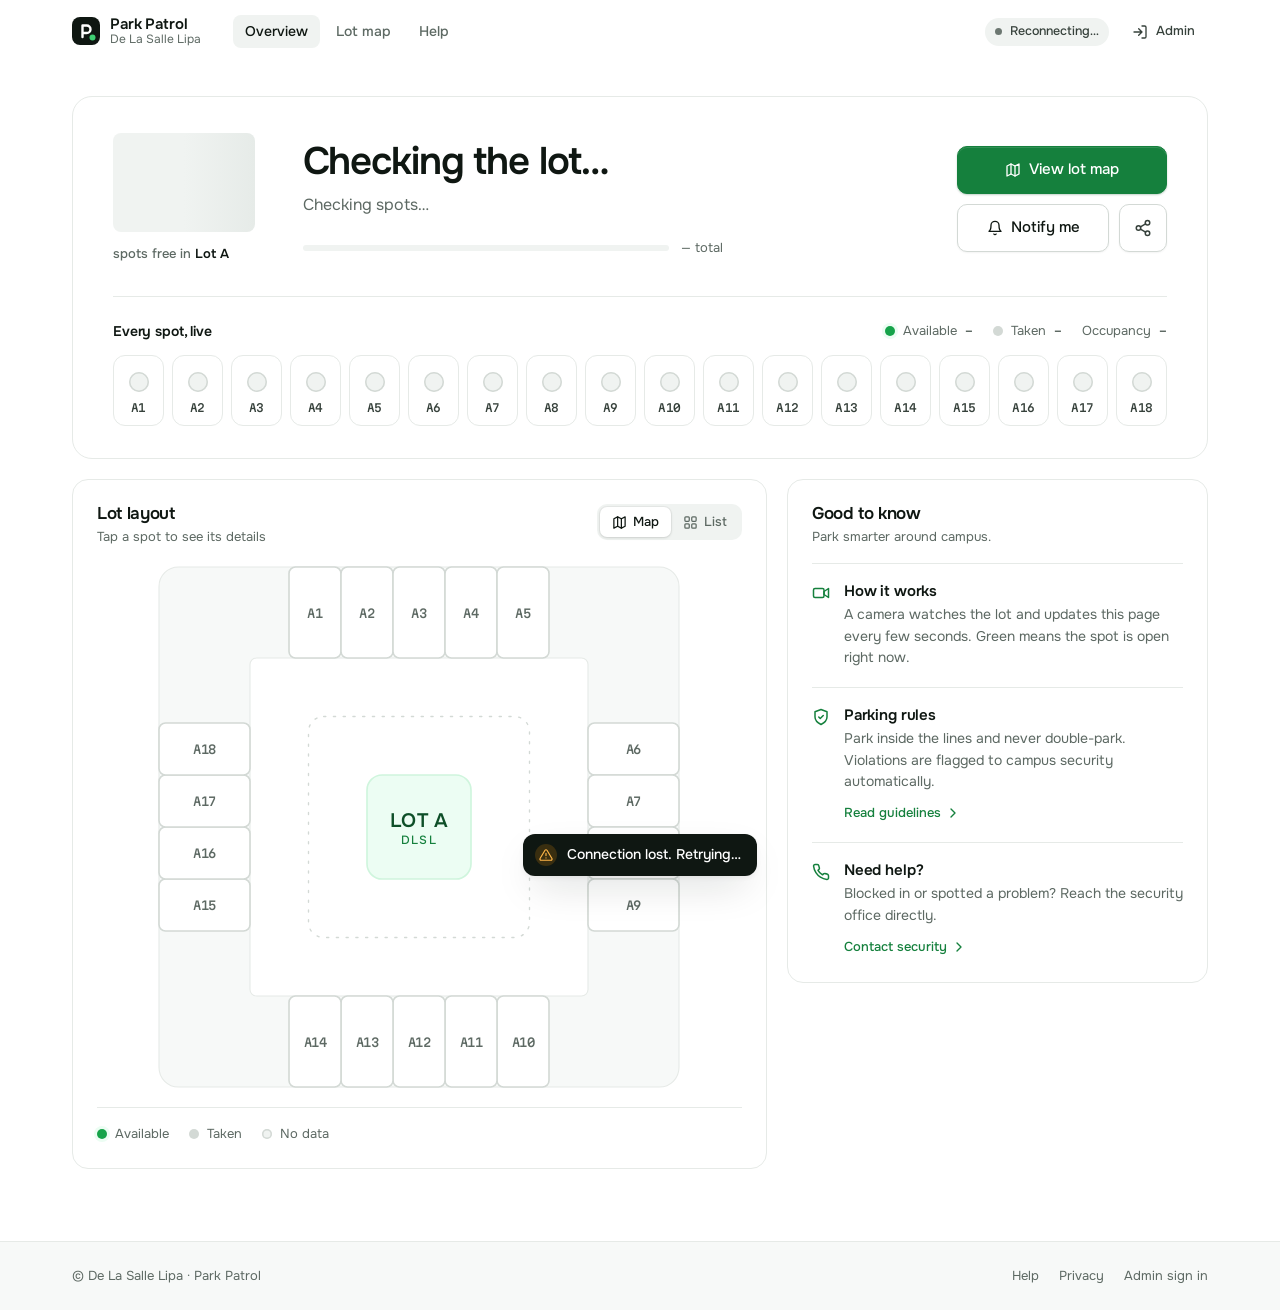
==== static/index.html @ 0980a1e4 "Initial commit: Park Patrol parking monitor Live parking availability for DLSL Lot A with a guest pa" ====
<!doctype html>
<html lang="en">
<head>
  <meta charset="utf-8">
  <meta name="viewport" content="width=device-width, initial-scale=1, viewport-fit=cover">
  <meta name="theme-color" content="#ffffff">
  <meta name="description" content="Live parking availability at De La Salle Lipa.">
  <title>Park Patrol · DLSL Parking</title>
  <link rel="preconnect" href="https://fonts.googleapis.com">
  <link rel="preconnect" href="https://fonts.gstatic.com" crossorigin>
  <link rel="stylesheet" href="https://fonts.googleapis.com/css2?family=Onest:wght@400;500;600;700&family=Martian+Mono:wght@400;500;600&display=swap">
  <link rel="stylesheet" href="/static/ui.css?v=7">
</head>
<body class="guest has-tabbar">
  <a class="skip-link" href="#main">Skip to content</a>

  <!-- App bar -->
  <header class="appbar js-elevate">
    <div class="container appbar__inner">
      <a class="brand" href="/" aria-label="Park Patrol home">
        <svg class="brand__mark" viewBox="0 0 28 28" aria-hidden="true"><rect width="28" height="28" rx="8" fill="#0f1712"/><path d="M10.5 20V8.5h4.25a3.75 3.75 0 0 1 0 7.5H10.5" fill="none" stroke="#fff" stroke-width="2.4" stroke-linecap="round" stroke-linejoin="round"/><circle cx="20.5" cy="20.5" r="3" fill="#3fcf73"/></svg>
        <span class="brand__text"><b>Park Patrol</b><small>De La Salle Lipa</small></span>
      </a>

      <nav class="topnav js-spy" aria-label="Sections">
        <a href="#overview">Overview</a>
        <a href="#map">Lot map</a>
        <a href="#help">Help</a>
      </nav>

      <div class="appbar__actions">
        <span class="live" id="live" title="Live connection">
          <span class="live__dot" aria-hidden="true"></span>
          <span id="note">Connecting…</span>
        </span>
        <a class="btn btn--ghost btn--sm hide-sm" href="/login">
          <svg class="icon" aria-hidden="true"><use href="/static/icons.svg#login"></use></svg>
          Admin
        </a>
      </div>
    </div>
  </header>

  <main id="main" class="container page">

    <!-- Entrance sign -->
    <section id="overview" class="sign" aria-labelledby="hero-title">
      <div class="sign__top">
        <div class="sign__count">
          <span class="sign__num skeleton" id="free" aria-describedby="free-unit">00</span>
          <span class="sign__unit" id="free-unit">spots free in <b>Lot A</b></span>
        </div>

        <div class="sign__body">
          <h1 id="hero-title"><span id="status-word">Checking the lot…</span></h1>
          <p id="count">Checking spots…</p>
          <div class="sign__meter">
            <div class="meter" role="meter" aria-label="Spots available" aria-valuemin="0" aria-valuemax="100" id="meter">
              <span class="meter__fill" id="meter-fill"></span>
            </div>
            <span class="tnum" id="capacity">— total</span>
          </div>
        </div>

        <div class="sign__actions">
          <a class="btn btn--primary btn--lg" href="#map">
            <svg class="icon" aria-hidden="true"><use href="/static/icons.svg#map"></use></svg>
            View lot map
          </a>
          <div class="row">
            <button class="btn btn--lg" type="button" data-notify>
              <svg class="icon" aria-hidden="true"><use href="/static/icons.svg#bell"></use></svg>
              Notify me
            </button>
            <button class="icon-btn icon-btn--bordered icon-btn--lg" type="button" id="share" aria-label="Share this page">
              <svg class="icon" aria-hidden="true"><use href="/static/icons.svg#share"></use></svg>
            </button>
          </div>
        </div>
      </div>

      <div class="sign__lamps">
        <div class="sign__lamps-head">
          <h2>Every spot, live</h2>
          <div class="legend">
            <span><span class="dot dot--ok"></span>Available <b class="tnum" id="s-free">–</b></span>
            <span><span class="dot dot--taken"></span>Taken <b class="tnum" id="s-taken">–</b></span>
            <span class="hide-sm">Occupancy <b class="tnum" id="s-occ">–</b></span>
          </div>
        </div>
        <div class="lamps" id="lamps" role="group" aria-label="Spots A1 to A18"></div>
      </div>
    </section>

    <div class="guest-grid">
      <!-- Lot map -->
      <section id="map" class="panel map-panel" aria-labelledby="map-title">
        <div class="panel__head">
          <div class="panel__title">
            <h2 id="map-title">Lot layout</h2>
            <p>Tap a spot to see its details</p>
          </div>
          <div class="panel__tools">
            <div class="segmented" id="view-toggle" role="group" aria-label="View">
              <span class="segmented__thumb" aria-hidden="true"></span>
              <button type="button" aria-pressed="true" data-value="map">
                <svg class="icon" aria-hidden="true"><use href="/static/icons.svg#map"></use></svg>Map
              </button>
              <button type="button" aria-pressed="false" data-value="list">
                <svg class="icon" aria-hidden="true"><use href="/static/icons.svg#grid"></use></svg>List
              </button>
            </div>
          </div>
        </div>

        <div id="lot" class="lot is-loading"></div>
        <div id="spot-list" class="spot-grid" hidden></div>

        <div class="panel__foot">
          <div class="legend">
            <span><span class="dot dot--ok"></span>Available</span>
            <span><span class="dot dot--taken"></span>Taken</span>
            <span><span class="dot dot--unknown"></span>No data</span>
          </div>
        </div>
      </section>

      <!-- Help -->
      <section id="help" class="panel help" aria-labelledby="help-title">
        <h2 id="help-title">Good to know</h2>
        <p>Park smarter around campus.</p>
        <ul class="help-list">
          <li class="help-item">
            <svg class="icon" aria-hidden="true"><use href="/static/icons.svg#video"></use></svg>
            <div>
              <h3>How it works</h3>
              <p>A camera watches the lot and updates this page every few seconds. Green means the spot is open right now.</p>
            </div>
          </li>
          <li class="help-item">
            <svg class="icon" aria-hidden="true"><use href="/static/icons.svg#shield"></use></svg>
            <div>
              <h3>Parking rules</h3>
              <p>Park inside the lines and never double-park. Violations are flagged to campus security automatically.</p>
              <button class="link-btn" type="button" data-soon="Full parking guidelines">
                Read guidelines
                <svg class="icon icon--sm" aria-hidden="true"><use href="/static/icons.svg#chevron-right"></use></svg>
              </button>
            </div>
          </li>
          <li class="help-item">
            <svg class="icon" aria-hidden="true"><use href="/static/icons.svg#phone"></use></svg>
            <div>
              <h3>Need help?</h3>
              <p>Blocked in or spotted a problem? Reach the security office directly.</p>
              <button class="link-btn" type="button" data-soon="Contact security">
                Contact security
                <svg class="icon icon--sm" aria-hidden="true"><use href="/static/icons.svg#chevron-right"></use></svg>
              </button>
            </div>
          </li>
        </ul>
      </section>
    </div>
  </main>

  <footer class="footer">
    <div class="container footer__inner">
      <span>© De La Salle Lipa · Park Patrol</span>
      <nav aria-label="Footer">
        <a href="#help">Help</a>
        <a href="#" data-soon="Privacy notice">Privacy</a>
        <a href="/login">Admin sign in</a>
      </nav>
    </div>
  </footer>

  <!-- Tab bar -->
  <nav class="tabbar js-spy" aria-label="Sections">
    <a href="#overview"><svg class="icon" aria-hidden="true"><use href="/static/icons.svg#home"></use></svg>Overview</a>
    <a href="#map"><svg class="icon" aria-hidden="true"><use href="/static/icons.svg#map"></use></svg>Map</a>
    <a href="#help"><svg class="icon" aria-hidden="true"><use href="/static/icons.svg#info"></use></svg>Help</a>
    <a href="/login"><svg class="icon" aria-hidden="true"><use href="/static/icons.svg#user"></use></svg>Admin</a>
  </nav>

  <!-- Spot sheet -->
  <div class="sheet" id="spot-sheet" role="dialog" aria-modal="true" aria-labelledby="sheet-title">
    <div class="sheet__scrim" data-sheet-close></div>
    <div class="sheet__panel">
      <div class="sheet__grip" aria-hidden="true"></div>
      <button class="icon-btn icon-btn--sm sheet__close" type="button" data-sheet-close aria-label="Close">
        <svg class="icon" aria-hidden="true"><use href="/static/icons.svg#x"></use></svg>
      </button>
      <div class="spot-detail">
        <div class="spot-detail__head">
          <span class="spot-detail__id" id="sheet-id">A1</span>
          <div>
            <h3 id="sheet-title">Spot A1</h3>
            <span class="pill" id="sheet-status">—</span>
          </div>
        </div>
        <p class="muted" id="sheet-text"></p>
        <div class="spot-detail__actions">
          <button class="btn btn--primary" type="button" data-soon="Directions to this spot">
            <svg class="icon" aria-hidden="true"><use href="/static/icons.svg#navigation"></use></svg>
            Directions
          </button>
          <button class="btn" type="button" data-notify>
            <svg class="icon" aria-hidden="true"><use href="/static/icons.svg#bell"></use></svg>
            Alert me
          </button>
        </div>
      </div>
    </div>
  </div>

  <!-- Notify sheet -->
  <div class="sheet" id="notify-sheet" role="dialog" aria-modal="true" aria-labelledby="notify-title">
    <div class="sheet__scrim" data-sheet-close></div>
    <div class="sheet__panel">
      <div class="sheet__grip" aria-hidden="true"></div>
      <button class="icon-btn icon-btn--sm sheet__close" type="button" data-sheet-close aria-label="Close">
        <svg class="icon" aria-hidden="true"><use href="/static/icons.svg#x"></use></svg>
      </button>
      <div class="notify">
        <span class="notify__mark"><svg class="icon" aria-hidden="true"><use href="/static/icons.svg#bell"></use></svg></span>
        <h3 id="notify-title">Get notified when a spot opens</h3>
        <p class="muted">When Lot A is full, we'll message you on Telegram the moment a spot frees up. Free, no sign-up. Send <b>/stop</b> anytime to unsubscribe.</p>
        <div class="qr hide-sm" id="notify-qr" aria-label="QR code to subscribe on Telegram"></div>
        <p class="muted notify__hint hide-sm">Scan with your phone camera</p>
        <a class="btn btn--primary btn--block btn--lg" id="notify-link" href="#" target="_blank" rel="noopener">
          <svg class="icon" aria-hidden="true"><use href="/static/icons.svg#navigation"></use></svg>
          Open Telegram
        </a>
        <p class="notify__fine">We only receive your Telegram chat ID: no name, email or phone number.</p>
      </div>
    </div>
  </div>

  <script src="/static/ui.js?v=7"></script>
  <script src="/static/lot.js?v=7"></script>
  <script>
    const lotEl = document.getElementById("lot");
    const lot = LOT.render(lotEl);
    const lamps = UI.lamps(document.getElementById("lamps"), lot.ids);
    const note = document.getElementById("note");
    const live = document.getElementById("live");
    const count = document.getElementById("count");
    const listEl = document.getElementById("spot-list");
    let spots = {};
    let selected = null;
    let wasOffline = false;

    const WORD = { available: "Available", taken: "Taken" };

    async function refresh() {
      try {
        const res = await fetch("/api/spots", { cache: "no-store" });
        if (!res.ok) throw new Error("bad response");
        spots = await res.json();
        lot.update(spots);
        lamps.update(spots, {}, { available: "available", taken: "taken" });

        const values = Object.values(spots);
        const total = values.length;
        const free = values.filter((s) => s === "available").length;
        const pct = total ? Math.round((free / total) * 100) : 0;

        const freeEl = document.getElementById("free");
        UI.count(freeEl, free);
        freeEl.classList.toggle("is-full", free === 0);
        UI.count(document.getElementById("s-free"), free);
        UI.count(document.getElementById("s-taken"), total - free);
        UI.count(document.getElementById("s-occ"), 100 - pct, { suffix: "%" });
        count.textContent = free + " of " + total + " spots are open right now";
        document.getElementById("capacity").textContent = pct + "% free · " + total + " total";

        const fill = document.getElementById("meter-fill");
        fill.style.width = pct + "%";
        fill.classList.toggle("is-mid", pct <= 50 && pct > 20);
        fill.classList.toggle("is-low", pct <= 20);
        document.getElementById("meter").setAttribute("aria-valuenow", pct);
        document.getElementById("status-word").textContent =
          free === 0 ? "Lot is full" : pct <= 20 ? "Almost full" : pct <= 50 ? "Filling up" : "Plenty of space";

        note.textContent = "Live · " + new Date().toLocaleTimeString([], { hour: "numeric", minute: "2-digit" });
        live.classList.remove("is-offline");
        if (wasOffline) UI.toast("Back online");
        wasOffline = false;

        renderList();
        if (selected) fillSheet(selected);
      } catch (error) {
        note.textContent = "Reconnecting…";
        live.classList.add("is-offline");
        if (!wasOffline) UI.toast("Connection lost. Retrying…", { icon: "alert", tone: "warn" });
        wasOffline = true;
      }
    }

    // List view
    function renderList() {
      if (listEl.hidden) return;
      if (!listEl.children.length) {
        listEl.append(...lot.ids.map((id, i) => {
          const tile = document.createElement("button");
          tile.type = "button";
          tile.dataset.spot = id;
          tile.style.animationDelay = i * 20 + "ms";
          tile.innerHTML = "<b></b><span><span class='dot'></span><i></i></span>";
          tile.querySelector("b").textContent = id;
          return tile;
        }));
      }
      for (const tile of listEl.children) {
        const state = spots[tile.dataset.spot] || "";
        tile.className = "spot-tile " + state;
        tile.querySelector(".dot").className = "dot " + (state === "available" ? "dot--ok" : state === "taken" ? "dot--taken" : "dot--unknown");
        tile.querySelector("i").textContent = WORD[state] || "No data";
      }
    }

    document.getElementById("view-toggle").addEventListener("change", (e) => {
      const list = e.detail === "list";
      lotEl.hidden = list;
      listEl.hidden = !list;
      listEl.replaceChildren();
      renderList();
    });

    // Spot details
    function fillSheet(id) {
      const state = spots[id] || "";
      const badge = document.getElementById("sheet-id");
      badge.textContent = id;
      badge.className = "spot-detail__id " + state;
      document.getElementById("sheet-title").textContent = "Spot " + id;
      const pill = document.getElementById("sheet-status");
      pill.textContent = WORD[state] || "No data";
      pill.className = "pill " + (state === "available" ? "pill--ok" : state === "taken" ? "pill--taken" : "pill--muted");
      document.getElementById("sheet-text").textContent =
        state === "available" ? "This spot is open. Head over before someone else takes it!"
        : state === "taken" ? "This spot is occupied right now. We'll keep this updated live."
        : "We haven't received data for this spot yet.";
    }

    function selectSpot(id) {
      selected = id;
      lot.select(id);
      lamps.select(id);
    }

    document.addEventListener("click", (e) => {
      const target = e.target.closest("[data-spot]");
      if (!target) return;
      selectSpot(target.dataset.spot);
      fillSheet(selected);
      UI.sheet.open("spot-sheet");
    });
    document.getElementById("spot-sheet").addEventListener("sheet:close", () => selectSpot(null));

    // Share
    document.getElementById("share").addEventListener("click", async () => {
      const data = { title: "Park Patrol · DLSL", text: "Check live parking at De La Salle Lipa", url: location.origin + "/" };
      try {
        if (navigator.share) { await navigator.share(data); return; }
        await navigator.clipboard.writeText(data.url);
        UI.toast("Link copied to clipboard");
      } catch (err) {
        if (err && err.name !== "AbortError") UI.toast("Couldn't share the link", { icon: "alert", tone: "warn" });
      }
    });

    // Notifications
    let notifyLink = null;
    fetch("/api/notify", { cache: "no-store" })
      .then((r) => r.json())
      .then((d) => { notifyLink = d.telegram_link; })
      .catch(() => {});

    function loadQrLibrary() {
      if (window.QRCode) return Promise.resolve();
      return new Promise((resolve, reject) => {
        const s = document.createElement("script");
        s.src = "https://cdnjs.cloudflare.com/ajax/libs/qrcodejs/1.0.0/qrcode.min.js";
        s.onload = resolve;
        s.onerror = reject;
        document.head.appendChild(s);
      });
    }

    document.addEventListener("click", async (e) => {
      if (!e.target.closest("[data-notify]")) return;
      if (!notifyLink) { UI.toast("Spot alerts aren't available right now", { icon: "info" }); return; }
      UI.sheet.close("spot-sheet");
      document.getElementById("notify-link").href = notifyLink;
      UI.sheet.open("notify-sheet");
      const qr = document.getElementById("notify-qr");
      if (qr.dataset.for === notifyLink) return;
      try {
        await loadQrLibrary();
        qr.replaceChildren();
        new QRCode(qr, { text: notifyLink, width: 176, height: 176, colorDark: "#0f1712", colorLight: "#ffffff" });
        qr.dataset.for = notifyLink;
      } catch (err) {
        qr.hidden = true;
      }
    });

    refresh();
    setInterval(refresh, 2000);
  </script>
</body>
</html>
---- static/ui.css ----
/* Park Patrol UI */

/* ---------------------------------------------------------------------------
   Tokens
--------------------------------------------------------------------------- */
:root {
  color-scheme: light;

  --bg: #ffffff;
  --bg-subtle: #f7f9f8;
  --bg-muted: #f0f3f1;
  --ink: #0f1712;
  --ink-2: #36413b;
  --muted: #5d6963;
  --faint: #6c7771;
  --line: #e6eae7;
  --line-strong: #d3d9d5;

  --green: #16a34a;
  --green-bright: #3fcf73;
  --green-ink: #15803d;
  --green-ink-hover: #116a33;
  --green-deep: #0e4f28;
  --green-tint: #ecfdf3;
  --green-tint-2: #cff5dd;

  --lamp-off: #d3d9d5;

  --amber: #e08a0b;
  --amber-ink: #a8540a;
  --amber-tint: #fff6e8;
  --amber-line: #f7d9a8;
  --red: #dc2626;
  --red-ink: #b42318;
  --red-tint: #fef3f2;

  --font: "Onest", ui-sans-serif, system-ui, -apple-system, "Segoe UI", sans-serif;
  --mono: "Martian Mono", ui-monospace, "SF Mono", Menlo, monospace;

  --r-xs: 6px;
  --r-sm: 8px;
  --r: 12px;
  --r-lg: 16px;
  --r-xl: 20px;

  --shadow-sm: 0 1px 2px rgba(15, 23, 18, .05);
  --shadow-pop: 0 16px 40px -12px rgba(15, 23, 18, .22), 0 2px 6px rgba(15, 23, 18, .06);

  --ease-out: cubic-bezier(.16, 1, .3, 1);
  --appbar-h: 64px;
  --tabbar-h: 64px;
}

/* ---------------------------------------------------------------------------
   Base
--------------------------------------------------------------------------- */
*, *::before, *::after { box-sizing: border-box; }
[hidden] { display: none !important; }

html { -webkit-text-size-adjust: 100%; scroll-behavior: smooth; scroll-padding-top: calc(var(--appbar-h) + 16px); }
@media (prefers-reduced-motion: reduce) { html { scroll-behavior: auto; } }

body {
  margin: 0;
  background: var(--bg);
  color: var(--ink);
  font-family: var(--font);
  font-size: 15px;
  line-height: 1.55;
  -webkit-font-smoothing: antialiased;
  -moz-osx-font-smoothing: grayscale;
}

h1, h2, h3, p { margin: 0; }
h1, h2, h3 { font-weight: 600; letter-spacing: -.02em; line-height: 1.2; text-wrap: balance; }
a { color: inherit; text-decoration: none; }
button { font: inherit; color: inherit; }
img { display: block; max-width: 100%; }
b, strong { font-weight: 600; }
kbd { font-family: var(--mono); }

::selection { background: var(--green-tint-2); color: var(--green-deep); }
:focus { outline: none; }
:focus-visible { outline: 2px solid var(--green); outline-offset: 2px; border-radius: var(--r-xs); }
input { caret-color: var(--green); }

* { scrollbar-width: thin; scrollbar-color: var(--line-strong) transparent; }
::-webkit-scrollbar { width: 10px; height: 10px; }
::-webkit-scrollbar-thumb { background: var(--line-strong); border-radius: 10px; border: 3px solid var(--bg); }
::-webkit-scrollbar-track { background: transparent; }

.num, .tnum { font-variant-numeric: tabular-nums; }
.mono { font-family: var(--mono); }
.muted { color: var(--muted); }
.mt-4 { margin-top: 16px; }
.sr-only {
  position: absolute; width: 1px; height: 1px; padding: 0; margin: -1px;
  overflow: hidden; clip: rect(0 0 0 0); white-space: nowrap; border: 0;
}

.skip-link {
  position: fixed; left: 16px; top: -48px; z-index: 100;
  background: var(--ink); color: #fff; padding: 10px 14px; border-radius: var(--r-sm);
  font-weight: 500; transition: top .2s var(--ease-out);
}
.skip-link:focus { top: 12px; }

.container { width: 100%; max-width: 1200px; margin: 0 auto; padding: 0 32px; }
@media (max-width: 760px) { .container { padding: 0 16px; } }

/* ---------------------------------------------------------------------------
   Icons
--------------------------------------------------------------------------- */
.icon { width: 18px; height: 18px; flex: none; fill: none; stroke: currentColor; stroke-width: 1.75; stroke-linecap: round; stroke-linejoin: round; }
.icon--sm { width: 16px; height: 16px; }

/* ---------------------------------------------------------------------------
   Buttons
--------------------------------------------------------------------------- */
.btn {
  display: inline-flex; align-items: center; justify-content: center; gap: 8px;
  height: 40px; padding: 0 16px;
  border: 1px solid var(--line-strong); border-radius: var(--r-sm);
  background: var(--bg); color: var(--ink);
  font-size: 14px; font-weight: 500; white-space: nowrap; cursor: pointer;
  box-shadow: var(--shadow-sm);
  transition: background-color .15s, border-color .15s, color .15s, transform .15s var(--ease-out);
}
.btn:hover { background: var(--bg-subtle); border-color: #c4cbc7; }
.btn:active { transform: translateY(1px); }
.btn:disabled { opacity: .5; cursor: not-allowed; transform: none; }
.btn .icon { width: 16px; height: 16px; }

.btn--primary { background: var(--green-ink); border-color: var(--green-ink); color: #fff; box-shadow: 0 1px 2px rgba(14, 79, 40, .25), inset 0 1px 0 rgba(255, 255, 255, .12); }
.btn--primary:hover { background: var(--green-ink-hover); border-color: var(--green-ink-hover); }
.btn--soft { background: var(--green-tint); border-color: transparent; color: var(--green-ink); box-shadow: none; }
.btn--soft:hover { background: var(--green-tint-2); border-color: transparent; }
.btn--ghost { background: transparent; border-color: transparent; box-shadow: none; color: var(--ink-2); }
.btn--ghost:hover { background: var(--bg-muted); border-color: transparent; }
.btn--sm { height: 34px; padding: 0 12px; font-size: 13px; }
.btn--lg { height: 48px; padding: 0 22px; font-size: 15px; border-radius: 10px; }
.btn--block { width: 100%; }

.icon-btn {
  position: relative; display: inline-grid; place-items: center;
  width: 40px; height: 40px; border-radius: var(--r-sm);
  border: 1px solid transparent; background: transparent; color: var(--ink-2); cursor: pointer;
  transition: background-color .15s, border-color .15s;
}
.icon-btn:hover { background: var(--bg-muted); }
.icon-btn--bordered { border-color: var(--line-strong); background: var(--bg); box-shadow: var(--shadow-sm); }
.icon-btn--bordered:hover { background: var(--bg-subtle); }
.icon-btn--sm { width: 34px; height: 34px; }
.icon-btn--lg { width: 48px; height: 48px; border-radius: 10px; }

/* ---------------------------------------------------------------------------
   Brand
--------------------------------------------------------------------------- */
.brand { display: inline-flex; align-items: center; gap: 10px; }
.brand__mark { width: 28px; height: 28px; flex: none; }
.brand__text { display: flex; flex-direction: column; line-height: 1.15; }
.brand__text b { font-size: 15px; letter-spacing: -.01em; }
.brand__text small { font-size: 12px; color: var(--muted); }

/* ---------------------------------------------------------------------------
   Live indicator
--------------------------------------------------------------------------- */
.live {
  display: inline-flex; align-items: center; gap: 8px;
  height: 28px; padding: 0 10px; border-radius: 99px;
  background: var(--green-tint); color: var(--green-ink);
  font-size: 12.5px; font-weight: 500; white-space: nowrap; font-variant-numeric: tabular-nums;
}
.live__dot { position: relative; width: 7px; height: 7px; border-radius: 50%; background: var(--green); flex: none; }
.live__dot::after {
  content: ""; position: absolute; inset: -3px; border-radius: 50%;
  border: 1.5px solid var(--green); opacity: 0;
  animation: live-ping 2s var(--ease-out) infinite;
}
.live.is-offline { background: var(--bg-muted); color: var(--ink-2); }
.live.is-offline .live__dot { background: var(--faint); }
.live.is-offline .live__dot::after { animation: none; }
@keyframes live-ping { 0% { transform: scale(.6); opacity: .9; } 80%, 100% { transform: scale(1.9); opacity: 0; } }

/* ---------------------------------------------------------------------------
   Bay lamps (signature)
--------------------------------------------------------------------------- */
.lamps { display: grid; grid-template-columns: repeat(18, minmax(0, 1fr)); gap: 8px; }

.lamp {
  display: flex; flex-direction: column; align-items: center; gap: 10px;
  min-width: 0; padding: 16px 0 12px;
  border: 1px solid var(--line); border-radius: var(--r);
  background: var(--bg); cursor: pointer;
  transition: border-color .2s, background-color .2s, transform .2s var(--ease-out);
}
.lamp:hover { background: var(--bg-subtle); border-color: var(--line-strong); transform: translateY(-1px); }
.lamp.is-selected { border-color: var(--ink); box-shadow: 0 0 0 1px var(--ink); }

.lamp__light {
  position: relative; width: 20px; height: 20px; border-radius: 50%;
  background: var(--bg-muted);
  box-shadow: inset 0 0 0 1.5px var(--lamp-off);
  transition: background .4s var(--ease-out), box-shadow .4s var(--ease-out);
}
.lamp__id { font-family: var(--mono); font-size: 12px; font-weight: 500; color: var(--ink-2); line-height: 1; }
.lamp__meta { font-family: var(--mono); font-size: 11px; color: var(--muted); line-height: 1; min-height: 11px; }

.lamp.taken .lamp__light { background: var(--lamp-off); box-shadow: none; }
.lamp.taken .lamp__id { color: var(--muted); }

.lamp.available .lamp__light {
  background: var(--green);
  box-shadow: 0 0 0 5px var(--green-tint);
}
.lamp.available .lamp__id { color: var(--green-deep); }

.lamp.violation { border-color: var(--amber-line); background: var(--amber-tint); }
.lamp.violation .lamp__light {
  background: var(--amber);
  box-shadow: 0 0 0 5px #fde7c2;
  animation: lamp-warn 1.4s ease-in-out infinite;
}
.lamp.violation .lamp__id, .lamp.violation .lamp__meta { color: var(--amber-ink); }

.lamp.changed.available .lamp__light { animation: lamp-on 1.1s var(--ease-out); }
.lamp.changed.taken .lamp__light { animation: lamp-off .6s var(--ease-out); }

@keyframes lamp-on {
  0% { background: var(--lamp-off); box-shadow: 0 0 0 0 rgba(22, 163, 74, 0); transform: scale(.85); }
  35% { box-shadow: 0 0 0 14px rgba(22, 163, 74, .16); transform: scale(1.12); }
  100% { transform: scale(1); }
}
@keyframes lamp-off { 0% { transform: scale(1.1); } 100% { transform: scale(1); } }
@keyframes lamp-warn { 50% { box-shadow: 0 0 0 9px rgba(224, 138, 11, .16); } }

.lamps.is-loading .lamp__light { animation: shimmer-fade 1.2s ease-in-out infinite; }
@keyframes shimmer-fade { 50% { opacity: .45; } }

@media (max-width: 1024px) { .lamps { grid-template-columns: repeat(9, minmax(0, 1fr)); } }
@media (max-width: 560px) {
  .lamps { grid-template-columns: repeat(6, minmax(0, 1fr)); gap: 6px; }
  .lamp { padding: 12px 0 10px; gap: 8px; }
}

/* Small lamp dot used in legends and lists */
.dot { display: inline-block; width: 10px; height: 10px; border-radius: 50%; flex: none; background: var(--bg-muted); box-shadow: inset 0 0 0 1.5px var(--lamp-off); }
.dot--ok { background: var(--green); box-shadow: 0 0 0 3px var(--green-tint); }
.dot--taken { background: var(--lamp-off); box-shadow: none; }
.dot--warn { background: var(--amber); box-shadow: 0 0 0 3px #fde7c2; }
.dot--unknown { background: var(--bg-muted); }

.legend { display: flex; flex-wrap: wrap; gap: 8px 20px; font-size: 13px; color: var(--muted); }
.legend > span { display: inline-flex; align-items: center; gap: 8px; }

/* ---------------------------------------------------------------------------
   Panels
--------------------------------------------------------------------------- */
.panel { background: var(--bg); border: 1px solid var(--line); border-radius: var(--r-lg); padding: 24px; min-width: 0; }
.panel__head { display: flex; align-items: flex-start; gap: 16px; margin-bottom: 20px; }
.panel__title { flex: 1; min-width: 0; }
.panel__title h2 { font-size: 17px; }
.panel__title p { font-size: 13px; color: var(--muted); margin-top: 2px; }
.panel__tools { display: flex; align-items: center; gap: 8px; flex: none; }
.panel__foot { display: flex; align-items: center; justify-content: space-between; flex-wrap: wrap; gap: 12px; margin-top: 20px; padding-top: 16px; border-top: 1px solid var(--line); }
@media (max-width: 560px) { .panel { padding: 18px; border-radius: 14px; } }

/* ---------------------------------------------------------------------------
   Pills, badges, tags
--------------------------------------------------------------------------- */
.pill {
  display: inline-flex; align-items: center; gap: 6px; height: 24px; padding: 0 9px;
  border-radius: 99px; background: var(--bg-muted); color: var(--ink-2);
  font-size: 12px; font-weight: 500; white-space: nowrap;
}
.pill--ok { background: var(--green-tint); color: var(--green-ink); }
.pill--taken { background: var(--bg-muted); color: var(--ink-2); }
.pill--warn { background: var(--amber-tint); color: var(--amber-ink); }
.pill--muted { background: transparent; color: var(--muted); box-shadow: inset 0 0 0 1px var(--line-strong); }

.badge {
  display: inline-grid; place-items: center; min-width: 18px; height: 18px; padding: 0 5px;
  border-radius: 99px; background: var(--red); color: #fff;
  font-family: var(--mono); font-size: 11px; font-weight: 600; line-height: 1;
}
.badge.is-empty { display: none; }
.badge.bump { animation: bump .5s var(--ease-out); }
@keyframes bump { 30% { transform: scale(1.35); } }

.tag {
  margin-left: auto; padding: 2px 7px; border-radius: 99px;
  background: var(--bg-muted); color: var(--muted); font-size: 11px; font-weight: 500;
}

/* ---------------------------------------------------------------------------
   Segmented control
--------------------------------------------------------------------------- */
.segmented { position: relative; display: inline-flex; padding: 3px; border-radius: 10px; background: var(--bg-muted); }
.segmented__thumb {
  position: absolute; top: 3px; bottom: 3px; left: 3px; border-radius: 7px;
  background: var(--bg); box-shadow: 0 1px 3px rgba(15, 23, 18, .12), 0 0 0 1px rgba(15, 23, 18, .04);
  transition: transform .3s var(--ease-out), width .3s var(--ease-out);
}
.segmented button {
  position: relative; z-index: 1; display: inline-flex; align-items: center; gap: 6px;
  height: 30px; padding: 0 12px; border: 0; border-radius: 7px; background: none;
  font-size: 13px; font-weight: 500; color: var(--muted); cursor: pointer; transition: color .2s;
}
.segmented button[aria-pressed="true"] { color: var(--ink); }
.segmented .icon { width: 15px; height: 15px; }

/* ---------------------------------------------------------------------------
   Lot map (SVG drawn by lot.js)
--------------------------------------------------------------------------- */
.lot { position: relative; max-width: 520px; margin: 0 auto; }
.lot svg { display: block; width: 100%; height: auto; overflow: visible; }
.lot .band { fill: var(--bg-subtle); stroke: var(--line); stroke-width: 1; }
.lot .asphalt { fill: var(--bg); stroke: var(--line); stroke-width: 1; }
.lot .lane { fill: none; stroke: var(--line-strong); stroke-width: 1.25; stroke-dasharray: 2 7; stroke-linecap: round; }
.lot .island { fill: var(--green-tint); stroke: var(--green-tint-2); stroke-width: 1.5; }
.lot .island-label { fill: var(--green-deep); font-family: var(--font); font-size: 18px; font-weight: 600; letter-spacing: .02em; }
.lot .island-sub { fill: var(--green-ink); font-family: var(--font); font-size: 11px; font-weight: 500; letter-spacing: .1em; }

.lot .spot {
  fill: var(--bg); stroke: var(--line-strong); stroke-width: 1.5; cursor: pointer;
  transition: fill .4s var(--ease-out), stroke .4s var(--ease-out);
}
.lot .spot:hover { stroke: var(--ink-2); }
.lot .spot:focus-visible { outline: none; stroke: var(--green); stroke-width: 3; }
.lot .spot.available { fill: var(--green-tint-2); stroke: var(--green); }
.lot .spot.taken { fill: var(--bg-muted); stroke: var(--lamp-off); }
.lot .spot.violation { fill: #fde7c2; stroke: var(--amber); animation: spot-warn 1.4s ease-in-out infinite; }
.lot .spot.is-selected { stroke: var(--ink); stroke-width: 2.5; }
.lot .spot.changed.available { animation: spot-on 1s var(--ease-out); }

.lot .spot-label { fill: var(--muted); font-family: var(--mono); font-size: 12px; font-weight: 500; pointer-events: none; }
.lot .spot.available + .spot-label { fill: var(--green-deep); }
.lot .spot.violation + .spot-label { fill: var(--amber-ink); }

.lot.is-loading .spot { animation: shimmer-fade 1.2s ease-in-out infinite; }
.lot .viol-link {
  fill: none; stroke: var(--amber); stroke-width: 2.5; stroke-dasharray: 7 5; stroke-linecap: round;
  pointer-events: none; animation: link-march 1s linear infinite;
}

@keyframes spot-on { 0% { fill: var(--bg-muted); } 40% { fill: #a6ecc0; } }
@keyframes spot-warn { 50% { fill: #fbd38d; } }
@keyframes link-march { to { stroke-dashoffset: -24; } }

/* List view */
.spot-grid { display: grid; grid-template-columns: repeat(auto-fill, minmax(132px, 1fr)); gap: 8px; }
.spot-tile {
  display: flex; align-items: center; gap: 12px; padding: 12px 14px;
  border: 1px solid var(--line); border-radius: var(--r); background: var(--bg);
  text-align: left; cursor: pointer; animation: tile-in .4s var(--ease-out) both;
  transition: border-color .15s, background-color .15s;
}
.spot-tile:hover { background: var(--bg-subtle); border-color: var(--line-strong); }
.spot-tile b { font-family: var(--mono); font-size: 14px; font-weight: 600; min-width: 30px; }
.spot-tile > span { display: inline-flex; align-items: center; gap: 8px; font-size: 13px; color: var(--muted); }
.spot-tile i { font-style: normal; }
.spot-tile.available { border-color: var(--green-tint-2); }
.spot-tile.available i { color: var(--green-ink); font-weight: 500; }
@keyframes tile-in { from { opacity: 0; transform: translateY(4px); } }

/* ---------------------------------------------------------------------------
   Meter
--------------------------------------------------------------------------- */
.meter { position: relative; height: 6px; border-radius: 99px; background: var(--bg-muted); overflow: hidden; }
.meter__fill { position: absolute; inset: 0 auto 0 0; width: 0; border-radius: inherit; background: var(--green); transition: width .8s var(--ease-out), background-color .4s; }
.meter__fill.is-mid { background: var(--green-ink); }
.meter__fill.is-low { background: var(--ink-2); }

/* ---------------------------------------------------------------------------
   Skeleton & value motion
--------------------------------------------------------------------------- */
.skeleton {
  color: transparent !important; border-radius: var(--r-sm);
  background: linear-gradient(90deg, var(--bg-muted) 25%, #e6ebe8 50%, var(--bg-muted) 75%);
  background-size: 200% 100%; animation: skeleton 1.3s linear infinite;
}
@keyframes skeleton { to { background-position: -200% 0; } }
.value-pop { animation: value-pop .5s var(--ease-out); }
@keyframes value-pop { 30% { transform: translateY(-2px); } }

/* ---------------------------------------------------------------------------
   Sheets (bottom sheet on mobile, dialog on desktop)
--------------------------------------------------------------------------- */
.sheet { position: fixed; inset: 0; z-index: 80; display: grid; place-items: center; padding: 24px; visibility: hidden; pointer-events: none; }
.sheet.is-open { visibility: visible; pointer-events: auto; }
.sheet__scrim { position: absolute; inset: 0; background: rgba(15, 23, 18, .36); opacity: 0; transition: opacity .25s; }
.sheet.is-open .sheet__scrim { opacity: 1; }
.sheet__panel {
  position: relative; width: 100%; max-width: 440px; max-height: calc(100vh - 48px); overflow: auto;
  background: var(--bg); border-radius: var(--r-xl); padding: 28px; box-shadow: var(--shadow-pop);
  opacity: 0; transform: translateY(12px) scale(.98);
  transition: opacity .25s var(--ease-out), transform .35s var(--ease-out);
}
.sheet.is-open .sheet__panel { opacity: 1; transform: none; }
.sheet__grip { display: none; }
.sheet__close { position: absolute; top: 14px; right: 14px; }

@media (max-width: 640px) {
  .sheet { place-items: end stretch; padding: 0; }
  .sheet__panel { max-width: none; max-height: 88vh; border-radius: 22px 22px 0 0; padding: 12px 20px calc(24px + env(safe-area-inset-bottom)); transform: translateY(100%); }
  .sheet__grip { display: block; width: 40px; height: 4px; border-radius: 99px; background: var(--line-strong); margin: 0 auto 16px; }
}

.spot-detail__head { display: flex; align-items: center; gap: 16px; margin-bottom: 16px; padding-right: 32px; }
.spot-detail__id {
  position: relative; display: grid; place-items: center; width: 64px; height: 64px; flex: none;
  border: 1px solid var(--line); border-radius: 16px; background: var(--bg-subtle);
  font-family: var(--mono); font-size: 18px; font-weight: 600; color: var(--ink-2);
}
.spot-detail__id::after {
  content: ""; position: absolute; top: -5px; right: -5px; width: 14px; height: 14px; border-radius: 50%;
  border: 2px solid var(--bg); background: var(--lamp-off);
}
.spot-detail__id.available { background: var(--green-tint); border-color: var(--green-tint-2); color: var(--green-deep); }
.spot-detail__id.available::after { background: var(--green); }
.spot-detail__id.violation { background: var(--amber-tint); border-color: var(--amber-line); color: var(--amber-ink); }
.spot-detail__id.violation::after { background: var(--amber); }
.spot-detail__head h3 { font-size: 20px; margin-bottom: 6px; }
.spot-detail p { font-size: 15px; }
.spot-detail__actions { display: grid; grid-template-columns: 1fr 1fr; gap: 10px; margin-top: 24px; }

.notify { display: flex; flex-direction: column; align-items: center; text-align: center; }
.notify__mark { display: grid; place-items: center; width: 52px; height: 52px; border-radius: 50%; background: var(--green-tint); color: var(--green-ink); margin-bottom: 16px; }
.notify__mark .icon { width: 24px; height: 24px; }
.notify h3 { font-size: 20px; margin-bottom: 8px; }
.notify > p.muted { font-size: 14px; max-width: 36ch; }
.qr { margin: 20px 0 6px; padding: 12px; border: 1px solid var(--line); border-radius: var(--r-lg); background: #fff; }
.qr img, .qr canvas { display: block; width: 176px; height: 176px; }
.notify__hint { font-size: 12px; margin-bottom: 18px; }
.notify .btn--block { margin-top: 18px; }
.notify__hint + .btn--block { margin-top: 0; }
.notify__fine { margin-top: 14px; font-size: 12px; color: var(--muted); max-width: 34ch; }

/* ---------------------------------------------------------------------------
   Toasts
--------------------------------------------------------------------------- */
.toasts {
  position: fixed; left: 50%; bottom: 24px; z-index: 90; transform: translateX(-50%);
  display: flex; flex-direction: column; align-items: center; gap: 8px; pointer-events: none;
  width: max-content; max-width: calc(100vw - 32px);
}
.has-tabbar .toasts { bottom: calc(24px + env(safe-area-inset-bottom)); }
@media (max-width: 760px) { .has-tabbar .toasts { bottom: calc(var(--tabbar-h) + 16px + env(safe-area-inset-bottom)); } }
.toast {
  display: flex; align-items: center; gap: 10px; padding: 10px 16px 10px 12px;
  border-radius: var(--r); background: var(--ink); color: #fff;
  font-size: 14px; font-weight: 500; box-shadow: var(--shadow-pop);
  animation: toast-in .35s var(--ease-out);
}
.toast__icon { display: grid; place-items: center; width: 22px; height: 22px; border-radius: 50%; background: rgba(63, 207, 115, .18); color: var(--green-bright); }
.toast__icon .icon { width: 14px; height: 14px; stroke-width: 2.25; }
.toast--warn .toast__icon { background: rgba(224, 138, 11, .2); color: #ffb547; }
.toast.is-leaving { animation: toast-out .25s ease-in forwards; }
@keyframes toast-in { from { opacity: 0; transform: translateY(8px) scale(.97); } }
@keyframes toast-out { to { opacity: 0; transform: translateY(6px); } }

/* ===========================================================================
   GUEST
=========================================================================== */
.appbar { position: sticky; top: 0; z-index: 40; height: var(--appbar-h); background: rgba(255, 255, 255, .9); backdrop-filter: saturate(1.4) blur(10px); -webkit-backdrop-filter: saturate(1.4) blur(10px); border-bottom: 1px solid transparent; transition: border-color .2s; }
.appbar.is-scrolled { border-bottom-color: var(--line); }
.appbar__inner { display: flex; align-items: center; gap: 32px; height: 100%; }
.appbar__actions { display: flex; align-items: center; gap: 10px; margin-left: auto; }

.topnav { display: flex; gap: 4px; }
.topnav a { padding: 6px 12px; border-radius: var(--r-sm); font-size: 14px; font-weight: 500; color: var(--muted); transition: color .15s, background-color .15s; }
.topnav a:hover { color: var(--ink); background: var(--bg-muted); }
.topnav a.is-active { color: var(--ink); background: var(--bg-muted); }

.page { padding-top: 32px; padding-bottom: 72px; }

/* Entrance sign */
.sign { border: 1px solid var(--line); border-radius: var(--r-xl); padding: 36px 40px 32px; background: var(--bg); }
.sign__top { display: grid; grid-template-columns: auto 1fr auto; align-items: center; gap: 48px; }
.sign__count { display: flex; flex-direction: column; }
.sign__num {
  font-size: clamp(5.5rem, 9vw, 8.5rem); font-weight: 600; line-height: .86; letter-spacing: -.045em;
  color: var(--green); font-variant-numeric: proportional-nums; min-width: 1.15em;
}
.sign__num.is-full { color: var(--ink-2); }
.sign__unit { margin-top: 12px; font-size: 13px; font-weight: 500; color: var(--muted); }
.sign__unit b { color: var(--ink); font-weight: 600; }
.sign__body { min-width: 0; }
.sign__body h1 { font-size: clamp(1.75rem, 3vw, 2.5rem); letter-spacing: -.03em; }
.sign__body p { margin-top: 8px; font-size: 16px; color: var(--muted); }
.sign__meter { display: flex; align-items: center; gap: 12px; margin-top: 20px; max-width: 420px; font-size: 13px; color: var(--muted); }
.sign__meter .meter { flex: 1; }
.sign__actions { display: flex; flex-direction: column; gap: 10px; min-width: 210px; }
.sign__actions .row { display: flex; gap: 10px; }
.sign__actions .row .btn { flex: 1; }
.sign__lamps { margin-top: 32px; padding-top: 24px; border-top: 1px solid var(--line); }
.sign__lamps-head { display: flex; align-items: center; justify-content: space-between; gap: 16px; margin-bottom: 14px; }
.sign__lamps-head h2 { font-size: 14px; font-weight: 600; letter-spacing: -.01em; }

@media (max-width: 960px) {
  .sign__top { grid-template-columns: auto 1fr; gap: 28px 36px; }
  .sign__actions { grid-column: 1 / -1; flex-direction: row; min-width: 0; }
  .sign__actions > .btn { flex: 1; }
}
@media (max-width: 560px) {
  .page { padding-top: 16px; }
  .sign { padding: 22px 18px 18px; border-radius: 18px; }
  .sign__top { grid-template-columns: 1fr; gap: 20px; }
  .sign__count { flex-direction: row; align-items: flex-end; gap: 14px; }
  .sign__unit { margin: 0 0 10px; }
  .sign__actions { flex-direction: column; }
  .sign__lamps { margin-top: 22px; padding-top: 18px; }
}

/* Main grid */
.guest-grid { display: grid; grid-template-columns: minmax(0, 1.65fr) minmax(0, 1fr); gap: 20px; margin-top: 20px; align-items: start; }
@media (max-width: 960px) { .guest-grid { grid-template-columns: 1fr; } }

.map-panel .lot, .map-panel .spot-grid { margin-bottom: 4px; }

/* Help */
.help h2 { font-size: 17px; }
.help > p { font-size: 13px; color: var(--muted); margin-top: 2px; }
.help-list { list-style: none; margin: 16px 0 0; padding: 0; }
.help-item { display: grid; grid-template-columns: 20px 1fr; gap: 12px; padding: 18px 0; border-top: 1px solid var(--line); }
.help-item:last-child { padding-bottom: 0; }
.help-item > .icon { margin-top: 2px; color: var(--green-ink); }
.help-item h3 { font-size: 15px; letter-spacing: -.01em; margin-bottom: 4px; }
.help-item p { font-size: 14px; color: var(--muted); }
.help-item .link-btn { margin-top: 10px; }

.link-btn {
  display: inline-flex; align-items: center; gap: 4px; padding: 0; border: 0; background: none; cursor: pointer;
  font-size: 13px; font-weight: 500; color: var(--green-ink);
  text-decoration: underline; text-decoration-color: transparent; text-underline-offset: 3px; transition: text-decoration-color .15s;
}
.link-btn:hover { text-decoration-color: currentColor; }

/* Footer */
.footer { border-top: 1px solid var(--line); background: var(--bg-subtle); }
.footer__inner { display: flex; align-items: center; justify-content: space-between; flex-wrap: wrap; gap: 12px; padding-top: 24px; padding-bottom: 24px; font-size: 13px; color: var(--muted); }
.footer nav { display: flex; gap: 20px; }
.footer a:hover { color: var(--ink); }

/* Tab bar */
.tabbar { display: none; }
@media (max-width: 760px) {
  .topnav, .hide-sm { display: none !important; }
  .appbar__inner { gap: 16px; }
  .has-tabbar { padding-bottom: calc(var(--tabbar-h) + env(safe-area-inset-bottom)); }
  .tabbar {
    position: fixed; left: 0; right: 0; bottom: 0; z-index: 50; display: grid; grid-auto-flow: column; grid-auto-columns: 1fr;
    height: calc(var(--tabbar-h) + env(safe-area-inset-bottom)); padding-bottom: env(safe-area-inset-bottom);
    background: rgba(255, 255, 255, .94); backdrop-filter: saturate(1.4) blur(12px); -webkit-backdrop-filter: saturate(1.4) blur(12px);
    border-top: 1px solid var(--line);
  }
  .tabbar a { position: relative; display: flex; flex-direction: column; align-items: center; justify-content: center; gap: 4px; font-size: 11px; font-weight: 500; color: var(--muted); }
  .tabbar a .icon { width: 20px; height: 20px; }
  .tabbar a.is-active { color: var(--green-ink); }
  .tabbar a.is-active::before { content: ""; position: absolute; top: 0; left: 30%; right: 30%; height: 2px; border-radius: 0 0 2px 2px; background: var(--green); }
  .tab-badge { position: absolute; top: 8px; left: calc(50% + 6px); }
  .footer { display: none; }
}

/* ===========================================================================
   ADMIN
=========================================================================== */
.admin { background: var(--bg-subtle); }
.shell { display: grid; grid-template-columns: 248px minmax(0, 1fr); min-height: 100vh; }

.sidebar {
  position: sticky; top: 0; height: 100vh; display: flex; flex-direction: column;
  padding: 16px 12px; background: var(--bg); border-right: 1px solid var(--line); overflow-y: auto;
}
.sidebar__brand { display: flex; align-items: center; justify-content: space-between; padding: 4px 8px 20px; }
.sidebar__nav { display: flex; flex-direction: column; gap: 2px; }
.sidebar__section { margin: 24px 10px 8px; font-size: 12px; font-weight: 500; color: var(--faint); }
.sidebar__foot { margin-top: auto; padding-top: 16px; display: flex; flex-direction: column; gap: 8px; }

.navlink {
  display: flex; align-items: center; gap: 10px; width: 100%; height: 36px; padding: 0 10px;
  border: 0; border-radius: var(--r-sm); background: none; cursor: pointer; text-align: left;
  font-size: 14px; font-weight: 500; color: var(--ink-2); transition: background-color .15s, color .15s;
}
.navlink .icon { color: var(--muted); }
.navlink:hover { background: var(--bg-muted); color: var(--ink); }
.navlink.is-active { background: var(--green-tint); color: var(--green-deep); }
.navlink.is-active .icon { color: var(--green-ink); }
.navlink .badge { margin-left: auto; }

.tracker-card { display: flex; align-items: center; gap: 12px; padding: 12px; border: 1px solid var(--line); border-radius: var(--r); background: var(--bg-subtle); }
.tracker-card .live { width: 28px; padding: 0; justify-content: center; flex: none; }
.tracker-card div { display: flex; flex-direction: column; min-width: 0; line-height: 1.3; }
.tracker-card b { font-size: 13px; }
.tracker-card span:not(.live):not(.live__dot) { font-size: 12px; color: var(--muted); white-space: nowrap; overflow: hidden; text-overflow: ellipsis; }

.menu-btn { display: none; }
.scrim { display: none; }

.main { min-width: 0; display: flex; flex-direction: column; }
.topbar {
  position: sticky; top: 0; z-index: 30; display: flex; align-items: center; gap: 16px;
  height: var(--appbar-h); padding: 0 32px;
  background: rgba(247, 249, 248, .88); backdrop-filter: saturate(1.4) blur(10px); -webkit-backdrop-filter: saturate(1.4) blur(10px);
  border-bottom: 1px solid transparent; transition: border-color .2s, background-color .2s;
}
.topbar.is-scrolled { border-bottom-color: var(--line); background: rgba(255, 255, 255, .92); }
.topbar__title h1 { font-size: 18px; }
.topbar__title p { font-size: 12px; color: var(--muted); }
.topbar__actions { display: flex; align-items: center; gap: 10px; margin-left: auto; }
.topbar__actions .icon-btn .badge { position: absolute; top: -5px; right: -5px; }

.search {
  display: flex; align-items: center; gap: 8px; width: 280px; height: 40px; padding: 0 10px 0 12px;
  border: 1px solid var(--line-strong); border-radius: var(--r-sm); background: var(--bg); color: var(--muted);
  box-shadow: var(--shadow-sm); transition: border-color .15s, box-shadow .15s;
}
.search:focus-within { border-color: var(--green); box-shadow: 0 0 0 3px var(--green-tint-2); }
.search input { flex: 1; min-width: 0; border: 0; outline: 0; background: none; font: inherit; font-size: 14px; color: var(--ink); }
.search input::placeholder { color: var(--faint); }
.search input::-webkit-search-cancel-button { display: none; }
.search kbd { padding: 1px 6px; border: 1px solid var(--line-strong); border-radius: 5px; font-size: 11px; color: var(--muted); background: var(--bg-subtle); }

.dropdown { position: relative; }
.user-btn { display: flex; align-items: center; gap: 6px; height: 40px; padding: 0 6px 0 4px; border: 1px solid transparent; border-radius: 99px; background: none; cursor: pointer; color: var(--muted); }
.user-btn:hover { background: var(--bg-muted); }
.avatar { display: grid; place-items: center; width: 32px; height: 32px; border-radius: 50%; background: var(--green-tint); color: var(--green-deep); font-weight: 600; font-size: 14px; text-transform: uppercase; }
.menu {
  position: absolute; top: calc(100% + 8px); right: 0; z-index: 60; width: 248px; padding: 6px;
  background: var(--bg); border: 1px solid var(--line); border-radius: var(--r); box-shadow: var(--shadow-pop);
  opacity: 0; visibility: hidden; transform: translateY(-4px) scale(.98); transform-origin: top right;
  transition: opacity .15s, transform .2s var(--ease-out), visibility .15s;
}
.menu.is-open { opacity: 1; visibility: visible; transform: none; }
.menu__header { display: flex; flex-direction: column; padding: 8px 10px 10px; font-size: 12px; color: var(--muted); }
.menu__header b { font-weight: 500; }
.menu__header span { font-size: 13px; color: var(--ink); overflow: hidden; text-overflow: ellipsis; }
.menu__item { display: flex; align-items: center; gap: 10px; width: 100%; height: 36px; padding: 0 10px; border: 0; border-radius: 7px; background: none; cursor: pointer; font-size: 14px; color: var(--ink-2); text-align: left; }
.menu__item .icon { width: 16px; height: 16px; color: var(--muted); }
.menu__item:hover { background: var(--bg-muted); color: var(--ink); }
.menu__item--danger, .menu__item--danger .icon { color: var(--red-ink); }
.menu__item--danger:hover { background: var(--red-tint); color: var(--red-ink); }
.menu__sep { height: 1px; margin: 6px 4px; background: var(--line); }

.content { display: flex; flex-direction: column; gap: 20px; padding: 8px 32px 48px; }

.banner { display: flex; align-items: center; gap: 10px; padding: 12px 16px; border: 1px solid var(--amber-line); border-radius: var(--r); background: var(--amber-tint); color: var(--amber-ink); font-size: 14px; font-weight: 500; }

/* Bay rail */
.bays__head { display: flex; align-items: center; gap: 16px; flex-wrap: wrap; margin-bottom: 16px; }
.bays__head h2 { font-size: 17px; }
.bays__head p { font-size: 13px; color: var(--muted); }
.bays__head .legend { margin-left: auto; }
.bays .lamp { padding: 14px 0 10px; gap: 8px; }

/* KPIs */
.kpis { display: grid; grid-template-columns: repeat(4, minmax(0, 1fr)); gap: 16px; }
.kpi { padding: 20px; display: flex; flex-direction: column; gap: 6px; }
.kpi__top { display: flex; align-items: center; gap: 8px; font-size: 13px; font-weight: 500; color: var(--muted); }
.kpi__value { display: flex; align-items: baseline; gap: 4px; font-size: 34px; font-weight: 600; letter-spacing: -.035em; line-height: 1.1; font-variant-numeric: proportional-nums; }
.kpi__value small { font-size: 16px; font-weight: 500; color: var(--faint); letter-spacing: 0; }
.kpi__foot { font-size: 13px; color: var(--muted); }
.kpi .meter { margin-top: 10px; }
.kpi--ok .kpi__value { color: var(--green-ink); }
.kpi--warn.is-alert { border-color: var(--amber-line); background: var(--amber-tint); }
.kpi--warn.is-alert .kpi__value, .kpi--warn.is-alert .kpi__foot { color: var(--amber-ink); }

/* Layout rows */
.split { display: grid; grid-template-columns: minmax(0, 1.45fr) minmax(0, 1fr); gap: 20px; }
.two-col { display: grid; grid-template-columns: minmax(0, 1fr) minmax(0, 1.45fr); gap: 20px; align-items: start; }

/* Camera */
.camera { position: relative; aspect-ratio: 16 / 9; border-radius: var(--r); overflow: hidden; background: #0f1712; }
.camera img, .camera canvas { display: block; width: 100%; height: 100%; object-fit: cover; }
.camera__empty { position: absolute; inset: 0; display: flex; flex-direction: column; align-items: center; justify-content: center; gap: 6px; padding: 24px; text-align: center; color: #a9b5ae; font-size: 13px; }
.camera__empty .icon { width: 28px; height: 28px; color: #6b7a72; margin-bottom: 6px; }
.camera__empty b { color: #fff; font-size: 15px; }
.camera__empty span { max-width: 32ch; }
.camera__overlay { position: absolute; inset: 0; padding: 12px; pointer-events: none; background: linear-gradient(rgba(0, 0, 0, .35), transparent 30%); }
.camera__row { display: flex; align-items: center; justify-content: space-between; }
.camera__badge { display: inline-flex; align-items: center; gap: 7px; height: 24px; padding: 0 9px; border-radius: 6px; background: rgba(15, 23, 18, .6); color: #fff; font-size: 11px; font-weight: 600; letter-spacing: .06em; backdrop-filter: blur(6px); }
.camera__badge .live__dot { background: #ff4d4d; }
.camera__badge .live__dot::after { border-color: #ff4d4d; }
.camera__badge.is-paused .live__dot { background: #c3cbc7; }
.camera__badge.is-paused .live__dot::after { animation: none; }
.camera__time { font-family: var(--mono); font-size: 12px; color: #fff; text-shadow: 0 1px 2px rgba(0, 0, 0, .5); }
.camera:fullscreen { border-radius: 0; aspect-ratio: auto; }
.camera:fullscreen img { object-fit: contain; }

/* Violations list */
.list { display: flex; flex-direction: column; gap: 8px; }
.list-item { display: flex; align-items: center; gap: 14px; padding: 12px; border: 1px solid var(--line); border-radius: var(--r); background: var(--bg); animation: tile-in .35s var(--ease-out); }
.list-item--warn { border-color: var(--amber-line); background: var(--amber-tint); }
.list-item__icon { position: relative; display: grid; place-items: center; width: 44px; height: 44px; flex: none; border-radius: 10px; background: var(--bg); border: 1px solid var(--amber-line); font-family: var(--mono); font-size: 14px; font-weight: 600; color: var(--amber-ink); }
.list-item__icon--multi { width: auto; min-width: 44px; padding: 0 9px; font-size: 12.5px; }
.list-item__icon::after { content: ""; position: absolute; top: -4px; right: -4px; width: 10px; height: 10px; border-radius: 50%; border: 2px solid var(--amber-tint); background: var(--amber); }
.list-item__body { flex: 1; min-width: 0; display: flex; flex-direction: column; line-height: 1.35; }
.list-item__body b { font-size: 14px; }
.list-item__body span { font-size: 13px; color: var(--amber-ink); }
.list-item__actions { display: flex; gap: 6px; flex: none; }

/* Empty state */
.empty { display: flex; flex-direction: column; align-items: center; gap: 4px; padding: 28px 16px; text-align: center; font-size: 13px; color: var(--muted); }
.empty b { font-size: 15px; color: var(--ink); }
.empty__icon { display: grid; place-items: center; width: 44px; height: 44px; margin-bottom: 10px; border-radius: 50%; background: var(--green-tint); color: var(--green-ink); }
.empty__icon .icon { width: 20px; height: 20px; }
.empty__icon--neutral { background: var(--bg-muted); color: var(--muted); }

/* Chips */
.chips { display: flex; flex-wrap: wrap; gap: 6px; }
.chip { display: inline-flex; align-items: center; gap: 6px; height: 30px; padding: 0 11px; border: 1px solid var(--line-strong); border-radius: 99px; background: var(--bg); cursor: pointer; font-size: 13px; font-weight: 500; color: var(--ink-2); transition: background-color .15s, border-color .15s, color .15s; }
.chip:hover { background: var(--bg-subtle); }
.chip[aria-pressed="true"] { background: var(--ink); border-color: var(--ink); color: #fff; }
.chip .count { font-family: var(--mono); font-size: 11px; color: var(--faint); }
.chip[aria-pressed="true"] .count { color: #a9b5ae; }

/* Table */
.table-wrap { overflow-x: auto; margin: 0 -24px -24px; border-top: 1px solid var(--line); }
.table { width: 100%; border-collapse: collapse; font-size: 14px; }
.table th { position: sticky; top: 0; height: 38px; padding: 0 24px; text-align: left; font-size: 12px; font-weight: 500; color: var(--muted); background: var(--bg-subtle); border-bottom: 1px solid var(--line); white-space: nowrap; }
.table td { height: 48px; padding: 0 24px; border-bottom: 1px solid var(--line); white-space: nowrap; }
.table tr:last-child td { border-bottom: 0; }
.table tbody tr { transition: background-color .15s; }
.table tbody tr:hover { background: var(--bg-subtle); }
.table td.muted { font-family: var(--mono); font-size: 13px; font-variant-numeric: tabular-nums; }
.spot-id { display: inline-grid; place-items: center; min-width: 38px; height: 24px; padding: 0 6px; border-radius: 6px; background: var(--bg-muted); font-family: var(--mono); font-size: 12px; font-weight: 600; }
.change { display: inline-flex; align-items: center; gap: 6px; }
.change .icon { width: 14px; height: 14px; color: var(--faint); }
@media (max-width: 560px) { .table-wrap { margin: 0 -18px -18px; } .table th, .table td { padding: 0 18px; } }

/* Admin responsive */
@media (max-width: 1200px) {
  .kpis { grid-template-columns: repeat(2, minmax(0, 1fr)); }
  .split, .two-col { grid-template-columns: 1fr; }
  .search { width: 220px; }
}
@media (max-width: 1024px) {
  .shell { grid-template-columns: 1fr; }
  .sidebar {
    position: fixed; left: 0; top: 0; bottom: 0; z-index: 70; width: 280px;
    transform: translateX(-100%); transition: transform .3s var(--ease-out); box-shadow: var(--shadow-pop);
  }
  .drawer-open .sidebar { transform: none; }
  .scrim { position: fixed; inset: 0; z-index: 65; display: block; background: rgba(15, 23, 18, .36); opacity: 0; visibility: hidden; transition: opacity .25s, visibility .25s; }
  .drawer-open .scrim { opacity: 1; visibility: visible; }
  .menu-btn { display: inline-grid; }
  .topbar { padding: 0 20px; gap: 10px; }
  .content { padding: 8px 20px 40px; }
}
@media (max-width: 760px) {
  .search { display: none; }
  .topbar { padding: 0 12px; }
  .content { padding: 4px 12px 32px; gap: 12px; }
  .kpis { gap: 12px; }
  .kpi { padding: 16px; }
  .kpi__value { font-size: 28px; }
  .bays__head .legend { margin-left: 0; width: 100%; }
  .list-item { flex-wrap: wrap; }
  .list-item__actions { width: 100%; }
  .list-item__actions .btn { flex: 1; }
}

/* ---------------------------------------------------------------------------
   Motion preferences
--------------------------------------------------------------------------- */
@media (prefers-reduced-motion: reduce) {
  *, *::before, *::after { animation-duration: .001ms !important; animation-iteration-count: 1 !important; transition-duration: .001ms !important; }
}

.lamp__meta:empty { display: none; }
@media (max-width: 560px) { .sign__num { min-width: 0; } }
.lamp__id, .lamp__meta, .spot-id, .table td.muted, .camera__time, .chip .count, .badge, .search kbd, .spot-tile b, .spot-detail__id, .list-item__icon, .lot .spot-label { letter-spacing: -.03em; }
.lamp__id { font-size: 11px; }
.lot .spot-label { font-size: 11px; }
@media (max-width: 560px) { .sign__actions > .btn { flex: none; } }

/* Admin density */
#camera { display: flex; flex-direction: column; }
#camera .camera { flex: 1; aspect-ratio: auto; min-height: 280px; }
.two-col .table-wrap { max-height: 520px; overflow-y: auto; }
.topbar .live { margin-right: 2px; }
@media (max-width: 1200px) { #camera .camera { flex: none; aspect-ratio: 16 / 9; min-height: 0; } }
@media (max-width: 760px) { .topbar .live #top-live-text { display: none; } .topbar .live { width: 28px; padding: 0; justify-content: center; } }
.stack { display: flex; flex-direction: column; gap: 20px; min-width: 0; }
.status-list { margin: 0; }
.status-list > div { display: flex; align-items: center; justify-content: space-between; gap: 16px; padding: 12px 0; border-top: 1px solid var(--line); font-size: 14px; }
.status-list > div:first-child { border-top: 0; padding-top: 0; }
.status-list dt { display: inline-flex; align-items: center; gap: 10px; font-weight: 500; }
.status-list dd { margin: 0; color: var(--muted); font-size: 13px; text-align: right; }
.live__short { display: none; }
@media (max-width: 760px) {
  .topbar .live { width: auto !important; padding: 0 9px !important; }
  .topbar .live .live__short { display: inline; }
}
.avatar { overflow: hidden; }
.avatar img { width: 100%; height: 100%; object-fit: cover; }
.menu__header strong { font-size: 14px; font-weight: 600; color: var(--ink); margin-top: 2px; }
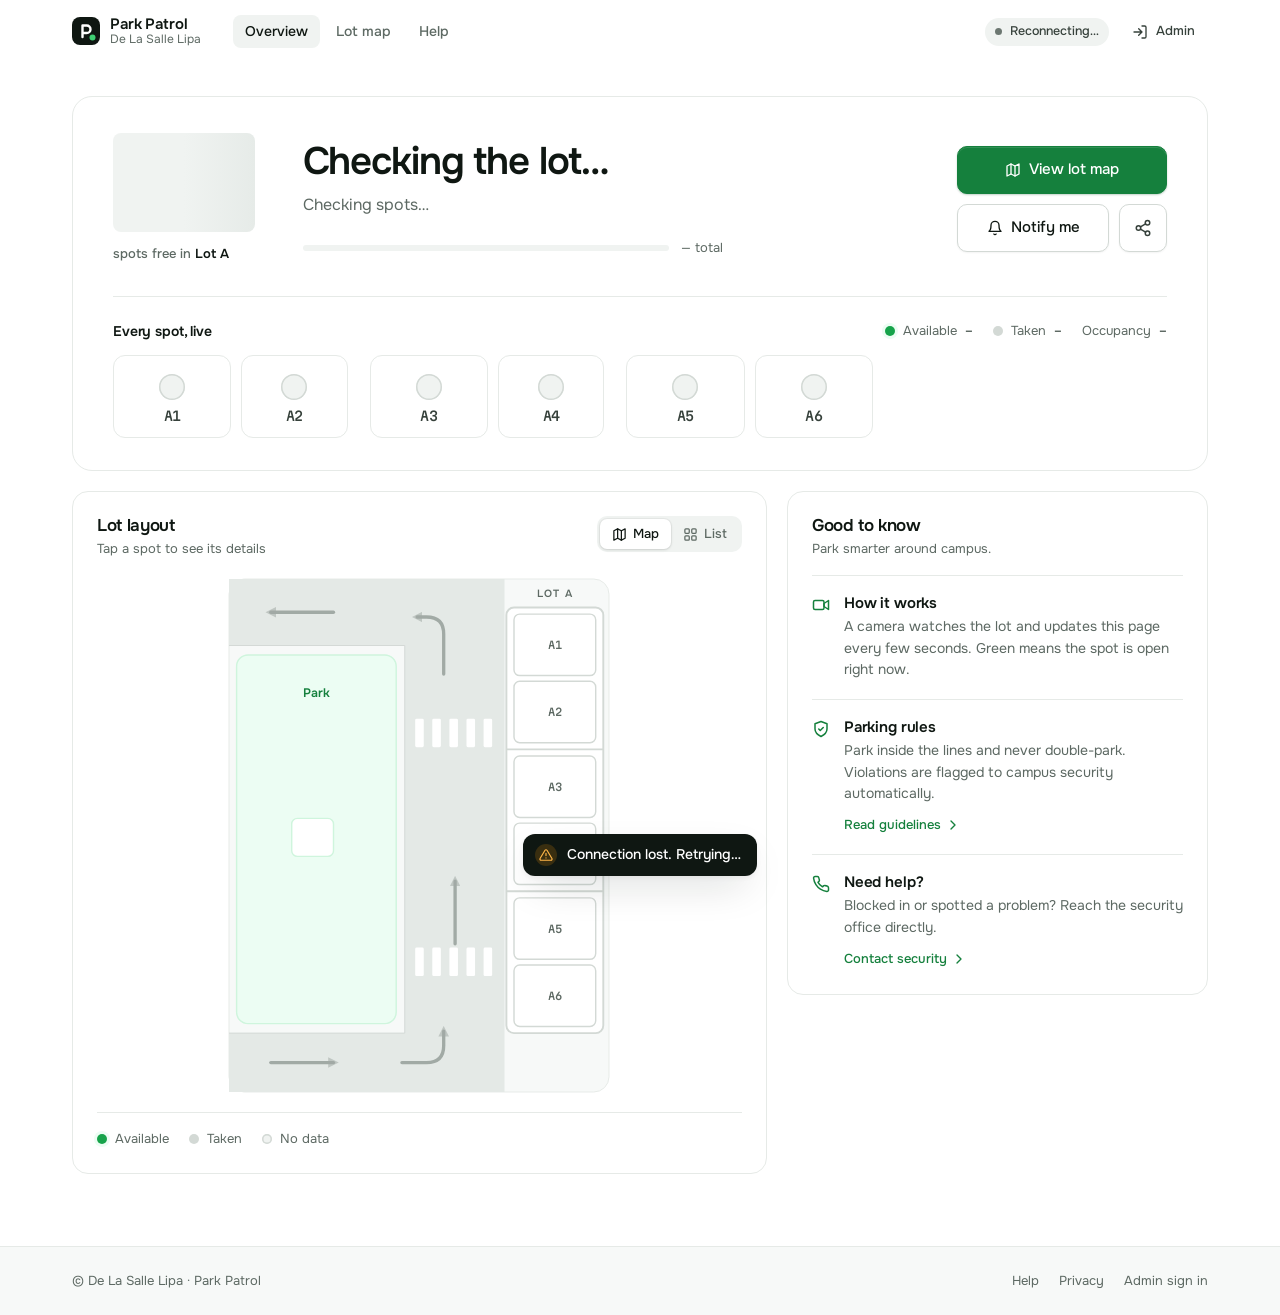
==== commit e8fbe1ba: "Match the website to the final Lot A diorama - Redraw the lot map from the diorama's top view: one-w" ====
--- a/static/index.html
+++ b/static/index.html
@@ -88,7 +88,7 @@
             <span class="hide-sm">Occupancy <b class="tnum" id="s-occ">–</b></span>
           </div>
         </div>
-        <div class="lamps" id="lamps" role="group" aria-label="Spots A1 to A18"></div>
+        <div class="lamps" id="lamps" role="group" aria-label="Spots A1 to A6"></div>
       </div>
     </section>
 
--- a/static/ui.css
+++ b/static/ui.css
@@ -185,7 +185,8 @@
 /* ---------------------------------------------------------------------------
    Bay lamps (signature)
 --------------------------------------------------------------------------- */
-.lamps { display: grid; grid-template-columns: repeat(18, minmax(0, 1fr)); gap: 8px; }
+.lamps { display: grid; grid-template-columns: repeat(6, minmax(0, 1fr)); gap: 10px; max-width: 760px; }
+.lamps .lamp:nth-child(2n):not(:last-child) { margin-right: 12px; }
 
 .lamp {
   display: flex; flex-direction: column; align-items: center; gap: 10px;
@@ -237,7 +238,6 @@
 .lamps.is-loading .lamp__light { animation: shimmer-fade 1.2s ease-in-out infinite; }
 @keyframes shimmer-fade { 50% { opacity: .45; } }
 
-@media (max-width: 1024px) { .lamps { grid-template-columns: repeat(9, minmax(0, 1fr)); } }
 @media (max-width: 560px) {
   .lamps { grid-template-columns: repeat(6, minmax(0, 1fr)); gap: 6px; }
   .lamp { padding: 12px 0 10px; gap: 8px; }
@@ -312,14 +312,20 @@
 /* ---------------------------------------------------------------------------
    Lot map (SVG drawn by lot.js)
 --------------------------------------------------------------------------- */
-.lot { position: relative; max-width: 520px; margin: 0 auto; }
+.lot { position: relative; max-width: 380px; margin: 0 auto; }
 .lot svg { display: block; width: 100%; height: auto; overflow: visible; }
-.lot .band { fill: var(--bg-subtle); stroke: var(--line); stroke-width: 1; }
-.lot .asphalt { fill: var(--bg); stroke: var(--line); stroke-width: 1; }
-.lot .lane { fill: none; stroke: var(--line-strong); stroke-width: 1.25; stroke-dasharray: 2 7; stroke-linecap: round; }
-.lot .island { fill: var(--green-tint); stroke: var(--green-tint-2); stroke-width: 1.5; }
-.lot .island-label { fill: var(--green-deep); font-family: var(--font); font-size: 18px; font-weight: 600; letter-spacing: .02em; }
-.lot .island-sub { fill: var(--green-ink); font-family: var(--font); font-size: 11px; font-weight: 500; letter-spacing: .1em; }
+.lot .ground { fill: var(--bg-subtle); stroke: var(--line); stroke-width: 1; }
+.lot .road { fill: #e4e9e6; }
+.lot .road-edge { fill: none; stroke: var(--line-strong); stroke-width: 1; }
+.lot .crosswalk { fill: var(--bg); }
+.lot .arrow { fill: none; stroke: var(--faint); stroke-width: 3.5; stroke-linecap: round; stroke-linejoin: round; opacity: .55; }
+.lot .arrow-head { fill: var(--faint); opacity: .55; }
+.lot .park { fill: var(--green-tint); stroke: var(--green-tint-2); stroke-width: 1.5; }
+.lot .gazebo { fill: var(--bg); stroke: var(--green-tint-2); stroke-width: 1.5; }
+.lot .park-label { fill: var(--green-ink); font-family: var(--font); font-size: 13px; font-weight: 600; }
+.lot .bay-frame { fill: var(--bg); stroke: var(--line-strong); stroke-width: 2; }
+.lot .bay-post { stroke: var(--line-strong); stroke-width: 2; }
+.lot .lot-label { fill: var(--muted); font-family: var(--font); font-size: 11px; font-weight: 600; letter-spacing: .12em; }
 
 .lot .spot {
   fill: var(--bg); stroke: var(--line-strong); stroke-width: 1.5; cursor: pointer;
@@ -795,3 +801,12 @@
 .avatar { overflow: hidden; }
 .avatar img { width: 100%; height: 100%; object-fit: cover; }
 .menu__header strong { font-size: 14px; font-weight: 600; color: var(--ink); margin-top: 2px; }
+
+/* Six-spot lot: larger lamps */
+.lamp { padding: 18px 0 14px; }
+.lamp__light { width: 26px; height: 26px; }
+.lamp__id { font-size: 13px; }
+@media (max-width: 560px) {
+  .lamps .lamp:nth-child(2n):not(:last-child) { margin-right: 6px; }
+  .lamp__light { width: 22px; height: 22px; }
+}
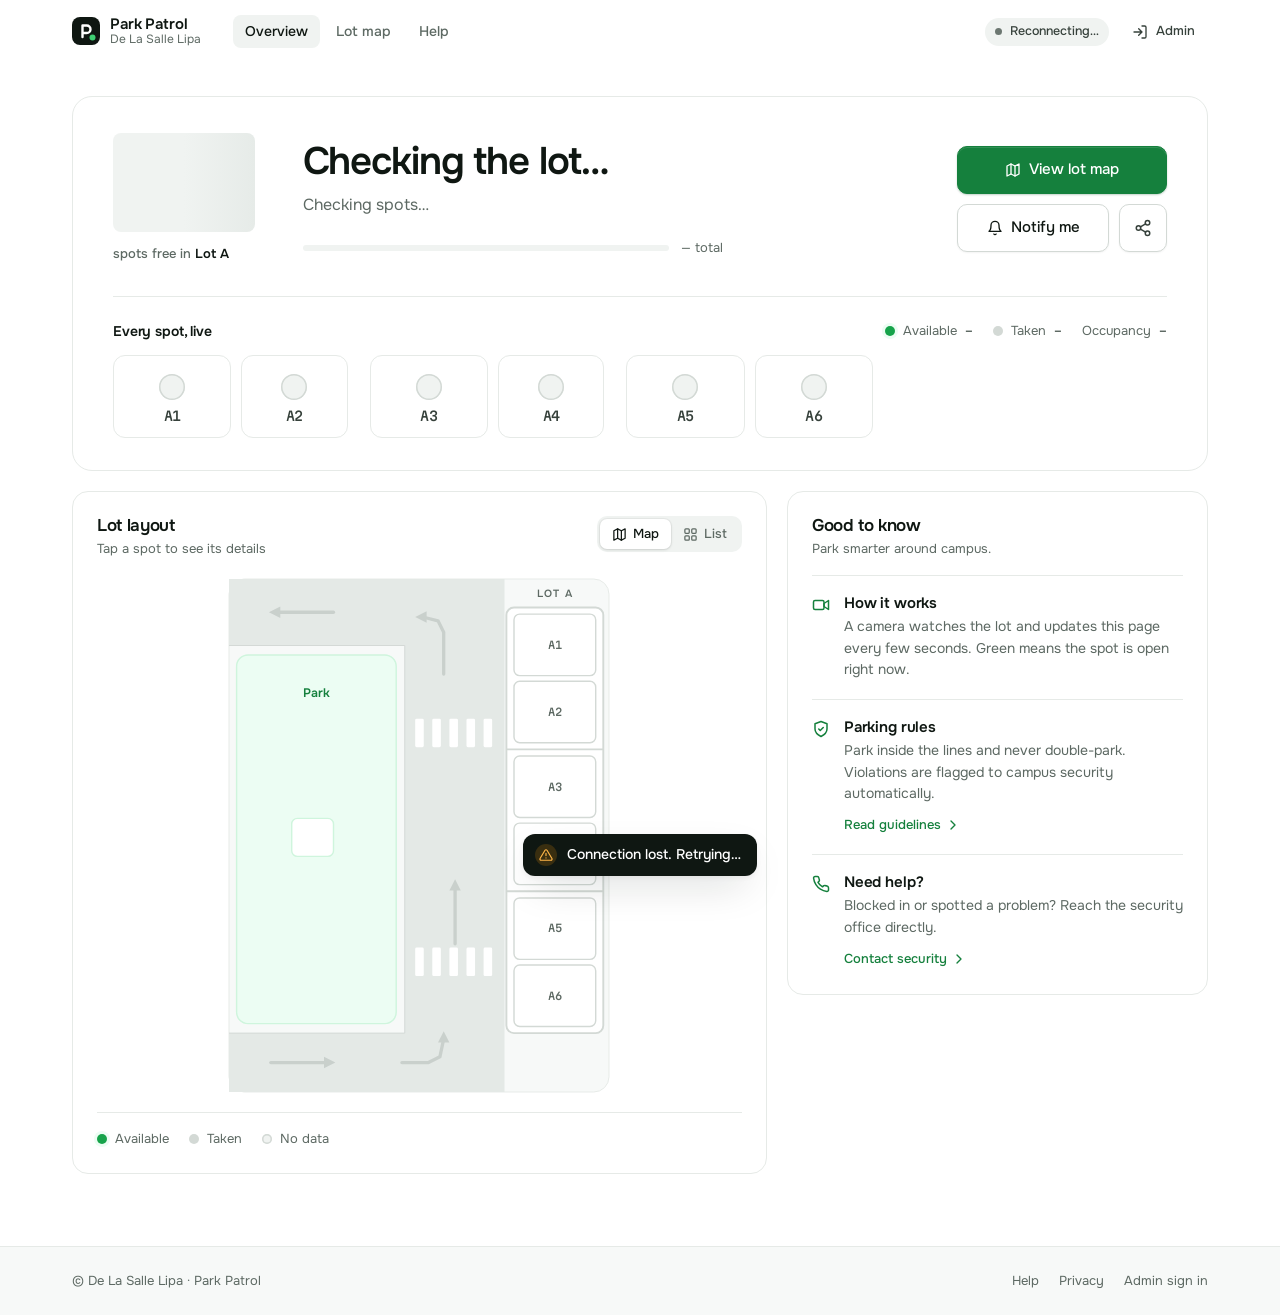
==== commit ea8930ae: "Draw the lot map from a Figma-editable SVG - static/lot-map.svg: the lot artwork with layers named f" ====
--- a/static/index.html
+++ b/static/index.html
@@ -9,7 +9,7 @@
   <link rel="preconnect" href="https://fonts.googleapis.com">
   <link rel="preconnect" href="https://fonts.gstatic.com" crossorigin>
   <link rel="stylesheet" href="https://fonts.googleapis.com/css2?family=Onest:wght@400;500;600;700&family=Martian+Mono:wght@400;500;600&display=swap">
-  <link rel="stylesheet" href="/static/ui.css?v=7">
+  <link rel="stylesheet" href="/static/ui.css?v=8">
 </head>
 <body class="guest has-tabbar">
   <a class="skip-link" href="#main">Skip to content</a>
@@ -237,8 +237,8 @@
     </div>
   </div>
 
-  <script src="/static/ui.js?v=7"></script>
-  <script src="/static/lot.js?v=7"></script>
+  <script src="/static/ui.js?v=8"></script>
+  <script src="/static/lot.js?v=8"></script>
   <script>
     const lotEl = document.getElementById("lot");
     const lot = LOT.render(lotEl);
--- a/static/ui.css
+++ b/static/ui.css
@@ -331,17 +331,19 @@
   fill: var(--bg); stroke: var(--line-strong); stroke-width: 1.5; cursor: pointer;
   transition: fill .4s var(--ease-out), stroke .4s var(--ease-out);
 }
-.lot .spot:hover { stroke: var(--ink-2); }
-.lot .spot:focus-visible { outline: none; stroke: var(--green); stroke-width: 3; }
+.lot .spot-g { cursor: pointer; outline: none; }
+.lot .spot-g:hover .spot { stroke: var(--ink-2); }
+.lot .spot-g:focus-visible .spot { stroke: var(--green); stroke-width: 3; }
 .lot .spot.available { fill: var(--green-tint-2); stroke: var(--green); }
 .lot .spot.taken { fill: var(--bg-muted); stroke: var(--lamp-off); }
 .lot .spot.violation { fill: #fde7c2; stroke: var(--amber); animation: spot-warn 1.4s ease-in-out infinite; }
 .lot .spot.is-selected { stroke: var(--ink); stroke-width: 2.5; }
 .lot .spot.changed.available { animation: spot-on 1s var(--ease-out); }
 
-.lot .spot-label { fill: var(--muted); font-family: var(--mono); font-size: 12px; font-weight: 500; pointer-events: none; }
-.lot .spot.available + .spot-label { fill: var(--green-deep); }
-.lot .spot.violation + .spot-label { fill: var(--amber-ink); }
+.lot .spot-label { fill: var(--muted); pointer-events: none; transition: fill .4s var(--ease-out); }
+.lot text.spot-label { font-family: var(--mono); font-size: 11px; font-weight: 500; }
+.lot .spot-g.available .spot-label { fill: var(--green-deep); }
+.lot .spot-g.violation .spot-label { fill: var(--amber-ink); }
 
 .lot.is-loading .spot { animation: shimmer-fade 1.2s ease-in-out infinite; }
 .lot .viol-link {
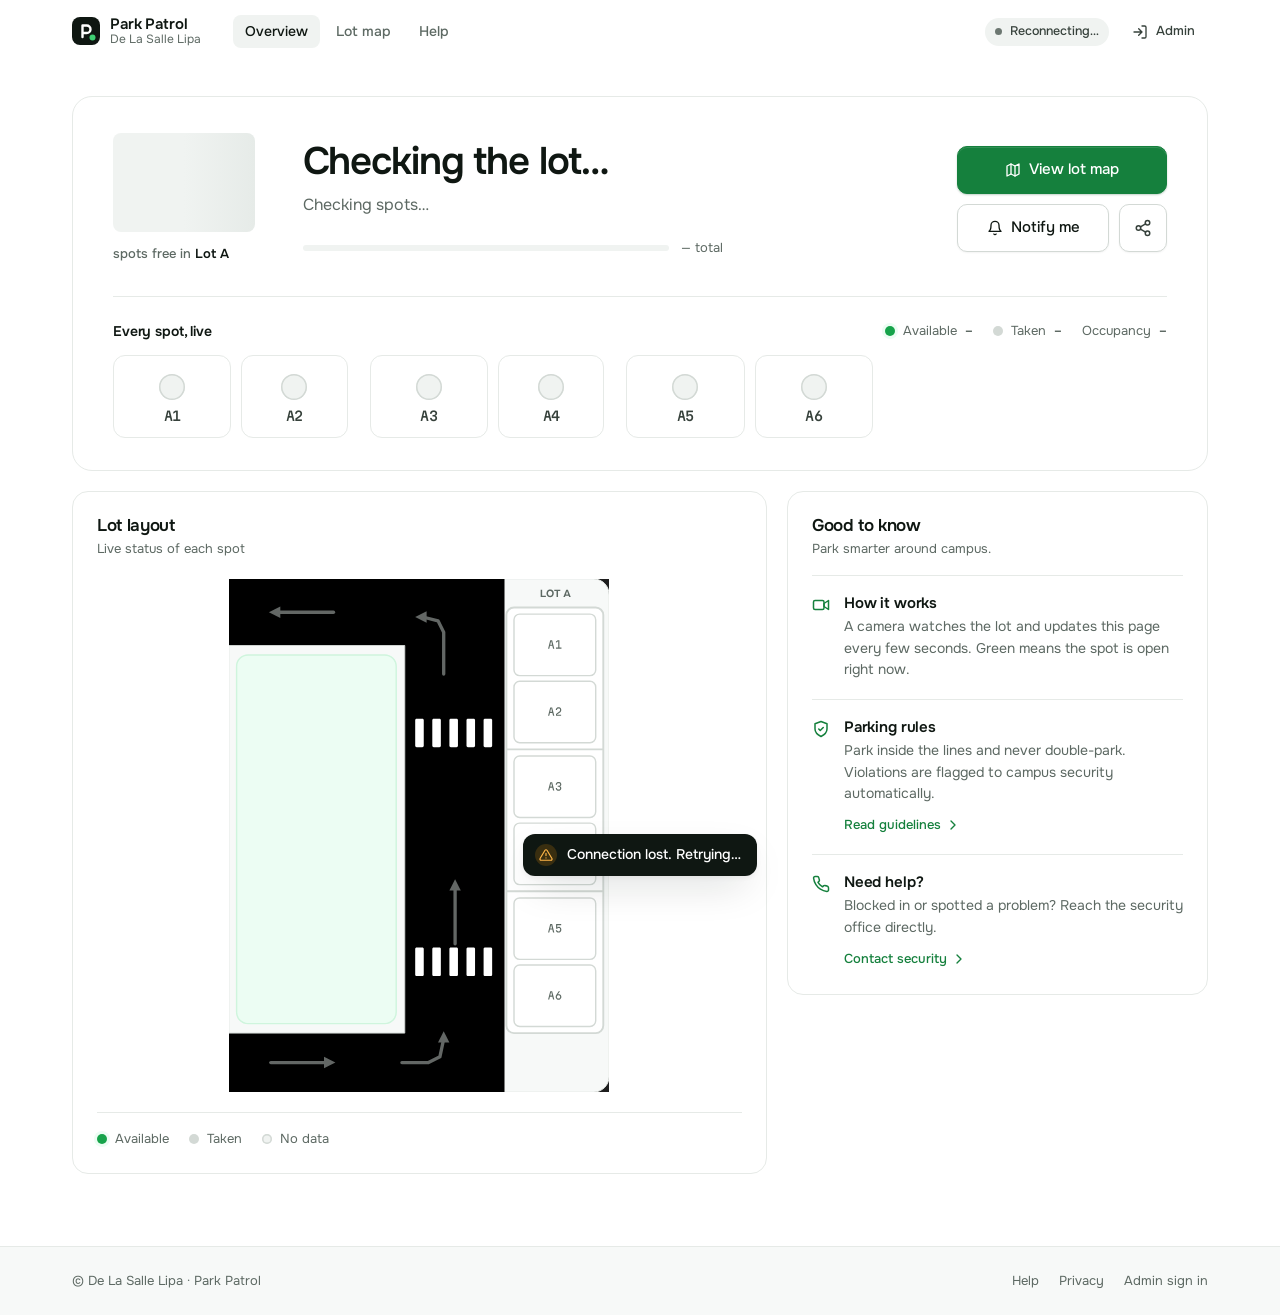
==== commit 5dd16d02: "Make the lot map and lamps static and unclickable everywhere - Remove the spot details panel from th" ====
--- a/static/index.html
+++ b/static/index.html
@@ -9,7 +9,7 @@
   <link rel="preconnect" href="https://fonts.googleapis.com">
   <link rel="preconnect" href="https://fonts.gstatic.com" crossorigin>
   <link rel="stylesheet" href="https://fonts.googleapis.com/css2?family=Onest:wght@400;500;600;700&family=Martian+Mono:wght@400;500;600&display=swap">
-  <link rel="stylesheet" href="/static/ui.css?v=8">
+  <link rel="stylesheet" href="/static/ui.css?v=9">
 </head>
 <body class="guest has-tabbar">
   <a class="skip-link" href="#main">Skip to content</a>
@@ -98,23 +98,11 @@
         <div class="panel__head">
           <div class="panel__title">
             <h2 id="map-title">Lot layout</h2>
-            <p>Tap a spot to see its details</p>
-          </div>
-          <div class="panel__tools">
-            <div class="segmented" id="view-toggle" role="group" aria-label="View">
-              <span class="segmented__thumb" aria-hidden="true"></span>
-              <button type="button" aria-pressed="true" data-value="map">
-                <svg class="icon" aria-hidden="true"><use href="/static/icons.svg#map"></use></svg>Map
-              </button>
-              <button type="button" aria-pressed="false" data-value="list">
-                <svg class="icon" aria-hidden="true"><use href="/static/icons.svg#grid"></use></svg>List
-              </button>
-            </div>
+            <p>Live status of each spot</p>
           </div>
         </div>
 
         <div id="lot" class="lot is-loading"></div>
-        <div id="spot-list" class="spot-grid" hidden></div>
 
         <div class="panel__foot">
           <div class="legend">
@@ -183,37 +171,6 @@
     <a href="/login"><svg class="icon" aria-hidden="true"><use href="/static/icons.svg#user"></use></svg>Admin</a>
   </nav>
 
-  <!-- Spot sheet -->
-  <div class="sheet" id="spot-sheet" role="dialog" aria-modal="true" aria-labelledby="sheet-title">
-    <div class="sheet__scrim" data-sheet-close></div>
-    <div class="sheet__panel">
-      <div class="sheet__grip" aria-hidden="true"></div>
-      <button class="icon-btn icon-btn--sm sheet__close" type="button" data-sheet-close aria-label="Close">
-        <svg class="icon" aria-hidden="true"><use href="/static/icons.svg#x"></use></svg>
-      </button>
-      <div class="spot-detail">
-        <div class="spot-detail__head">
-          <span class="spot-detail__id" id="sheet-id">A1</span>
-          <div>
-            <h3 id="sheet-title">Spot A1</h3>
-            <span class="pill" id="sheet-status">—</span>
-          </div>
-        </div>
-        <p class="muted" id="sheet-text"></p>
-        <div class="spot-detail__actions">
-          <button class="btn btn--primary" type="button" data-soon="Directions to this spot">
-            <svg class="icon" aria-hidden="true"><use href="/static/icons.svg#navigation"></use></svg>
-            Directions
-          </button>
-          <button class="btn" type="button" data-notify>
-            <svg class="icon" aria-hidden="true"><use href="/static/icons.svg#bell"></use></svg>
-            Alert me
-          </button>
-        </div>
-      </div>
-    </div>
-  </div>
-
   <!-- Notify sheet -->
   <div class="sheet" id="notify-sheet" role="dialog" aria-modal="true" aria-labelledby="notify-title">
     <div class="sheet__scrim" data-sheet-close></div>
@@ -237,21 +194,16 @@
     </div>
   </div>
 
-  <script src="/static/ui.js?v=8"></script>
-  <script src="/static/lot.js?v=8"></script>
+  <script src="/static/ui.js?v=9"></script>
+  <script src="/static/lot.js?v=9"></script>
   <script>
-    const lotEl = document.getElementById("lot");
-    const lot = LOT.render(lotEl);
+    const lot = LOT.render(document.getElementById("lot"));
     const lamps = UI.lamps(document.getElementById("lamps"), lot.ids);
     const note = document.getElementById("note");
     const live = document.getElementById("live");
     const count = document.getElementById("count");
-    const listEl = document.getElementById("spot-list");
     let spots = {};
-    let selected = null;
     let wasOffline = false;
-
-    const WORD = { available: "Available", taken: "Taken" };
 
     async function refresh() {
       try {
@@ -287,9 +239,6 @@
         live.classList.remove("is-offline");
         if (wasOffline) UI.toast("Back online");
         wasOffline = false;
-
-        renderList();
-        if (selected) fillSheet(selected);
       } catch (error) {
         note.textContent = "Reconnecting…";
         live.classList.add("is-offline");
@@ -297,67 +246,6 @@
         wasOffline = true;
       }
     }
-
-    // List view
-    function renderList() {
-      if (listEl.hidden) return;
-      if (!listEl.children.length) {
-        listEl.append(...lot.ids.map((id, i) => {
-          const tile = document.createElement("button");
-          tile.type = "button";
-          tile.dataset.spot = id;
-          tile.style.animationDelay = i * 20 + "ms";
-          tile.innerHTML = "<b></b><span><span class='dot'></span><i></i></span>";
-          tile.querySelector("b").textContent = id;
-          return tile;
-        }));
-      }
-      for (const tile of listEl.children) {
-        const state = spots[tile.dataset.spot] || "";
-        tile.className = "spot-tile " + state;
-        tile.querySelector(".dot").className = "dot " + (state === "available" ? "dot--ok" : state === "taken" ? "dot--taken" : "dot--unknown");
-        tile.querySelector("i").textContent = WORD[state] || "No data";
-      }
-    }
-
-    document.getElementById("view-toggle").addEventListener("change", (e) => {
-      const list = e.detail === "list";
-      lotEl.hidden = list;
-      listEl.hidden = !list;
-      listEl.replaceChildren();
-      renderList();
-    });
-
-    // Spot details
-    function fillSheet(id) {
-      const state = spots[id] || "";
-      const badge = document.getElementById("sheet-id");
-      badge.textContent = id;
-      badge.className = "spot-detail__id " + state;
-      document.getElementById("sheet-title").textContent = "Spot " + id;
-      const pill = document.getElementById("sheet-status");
-      pill.textContent = WORD[state] || "No data";
-      pill.className = "pill " + (state === "available" ? "pill--ok" : state === "taken" ? "pill--taken" : "pill--muted");
-      document.getElementById("sheet-text").textContent =
-        state === "available" ? "This spot is open. Head over before someone else takes it!"
-        : state === "taken" ? "This spot is occupied right now. We'll keep this updated live."
-        : "We haven't received data for this spot yet.";
-    }
-
-    function selectSpot(id) {
-      selected = id;
-      lot.select(id);
-      lamps.select(id);
-    }
-
-    document.addEventListener("click", (e) => {
-      const target = e.target.closest("[data-spot]");
-      if (!target) return;
-      selectSpot(target.dataset.spot);
-      fillSheet(selected);
-      UI.sheet.open("spot-sheet");
-    });
-    document.getElementById("spot-sheet").addEventListener("sheet:close", () => selectSpot(null));
 
     // Share
     document.getElementById("share").addEventListener("click", async () => {
@@ -392,7 +280,6 @@
     document.addEventListener("click", async (e) => {
       if (!e.target.closest("[data-notify]")) return;
       if (!notifyLink) { UI.toast("Spot alerts aren't available right now", { icon: "info" }); return; }
-      UI.sheet.close("spot-sheet");
       document.getElementById("notify-link").href = notifyLink;
       UI.sheet.open("notify-sheet");
       const qr = document.getElementById("notify-qr");
--- a/static/ui.css
+++ b/static/ui.css
@@ -192,17 +192,13 @@
   display: flex; flex-direction: column; align-items: center; gap: 10px;
   min-width: 0; padding: 16px 0 12px;
   border: 1px solid var(--line); border-radius: var(--r);
-  background: var(--bg); cursor: pointer;
-  transition: border-color .2s, background-color .2s, transform .2s var(--ease-out);
-}
-.lamp:hover { background: var(--bg-subtle); border-color: var(--line-strong); transform: translateY(-1px); }
-.lamp.is-selected { border-color: var(--ink); box-shadow: 0 0 0 1px var(--ink); }
+  background: var(--bg);
+}
 
 .lamp__light {
   position: relative; width: 20px; height: 20px; border-radius: 50%;
   background: var(--bg-muted);
   box-shadow: inset 0 0 0 1.5px var(--lamp-off);
-  transition: background .4s var(--ease-out), box-shadow .4s var(--ease-out);
 }
 .lamp__id { font-family: var(--mono); font-size: 12px; font-weight: 500; color: var(--ink-2); line-height: 1; }
 .lamp__meta { font-family: var(--mono); font-size: 11px; color: var(--muted); line-height: 1; min-height: 11px; }
@@ -220,22 +216,11 @@
 .lamp.violation .lamp__light {
   background: var(--amber);
   box-shadow: 0 0 0 5px #fde7c2;
-  animation: lamp-warn 1.4s ease-in-out infinite;
 }
 .lamp.violation .lamp__id, .lamp.violation .lamp__meta { color: var(--amber-ink); }
 
-.lamp.changed.available .lamp__light { animation: lamp-on 1.1s var(--ease-out); }
-.lamp.changed.taken .lamp__light { animation: lamp-off .6s var(--ease-out); }
-
-@keyframes lamp-on {
-  0% { background: var(--lamp-off); box-shadow: 0 0 0 0 rgba(22, 163, 74, 0); transform: scale(.85); }
-  35% { box-shadow: 0 0 0 14px rgba(22, 163, 74, .16); transform: scale(1.12); }
-  100% { transform: scale(1); }
-}
-@keyframes lamp-off { 0% { transform: scale(1.1); } 100% { transform: scale(1); } }
-@keyframes lamp-warn { 50% { box-shadow: 0 0 0 9px rgba(224, 138, 11, .16); } }
-
-.lamps.is-loading .lamp__light { animation: shimmer-fade 1.2s ease-in-out infinite; }
+
+
 @keyframes shimmer-fade { 50% { opacity: .45; } }
 
 @media (max-width: 560px) {
@@ -295,19 +280,6 @@
 /* ---------------------------------------------------------------------------
    Segmented control
 --------------------------------------------------------------------------- */
-.segmented { position: relative; display: inline-flex; padding: 3px; border-radius: 10px; background: var(--bg-muted); }
-.segmented__thumb {
-  position: absolute; top: 3px; bottom: 3px; left: 3px; border-radius: 7px;
-  background: var(--bg); box-shadow: 0 1px 3px rgba(15, 23, 18, .12), 0 0 0 1px rgba(15, 23, 18, .04);
-  transition: transform .3s var(--ease-out), width .3s var(--ease-out);
-}
-.segmented button {
-  position: relative; z-index: 1; display: inline-flex; align-items: center; gap: 6px;
-  height: 30px; padding: 0 12px; border: 0; border-radius: 7px; background: none;
-  font-size: 13px; font-weight: 500; color: var(--muted); cursor: pointer; transition: color .2s;
-}
-.segmented button[aria-pressed="true"] { color: var(--ink); }
-.segmented .icon { width: 15px; height: 15px; }
 
 /* ---------------------------------------------------------------------------
    Lot map (SVG drawn by lot.js)
@@ -327,48 +299,23 @@
 .lot .bay-post { stroke: var(--line-strong); stroke-width: 2; }
 .lot .lot-label { fill: var(--muted); font-family: var(--font); font-size: 11px; font-weight: 600; letter-spacing: .12em; }
 
-.lot .spot {
-  fill: var(--bg); stroke: var(--line-strong); stroke-width: 1.5; cursor: pointer;
-  transition: fill .4s var(--ease-out), stroke .4s var(--ease-out);
-}
-.lot .spot-g { cursor: pointer; outline: none; }
-.lot .spot-g:hover .spot { stroke: var(--ink-2); }
-.lot .spot-g:focus-visible .spot { stroke: var(--green); stroke-width: 3; }
+.lot .spot { fill: var(--bg); stroke: var(--line-strong); stroke-width: 1.5; }
 .lot .spot.available { fill: var(--green-tint-2); stroke: var(--green); }
 .lot .spot.taken { fill: var(--bg-muted); stroke: var(--lamp-off); }
-.lot .spot.violation { fill: #fde7c2; stroke: var(--amber); animation: spot-warn 1.4s ease-in-out infinite; }
-.lot .spot.is-selected { stroke: var(--ink); stroke-width: 2.5; }
-.lot .spot.changed.available { animation: spot-on 1s var(--ease-out); }
-
-.lot .spot-label { fill: var(--muted); pointer-events: none; transition: fill .4s var(--ease-out); }
+.lot .spot.violation { fill: #fde7c2; stroke: var(--amber); }
+
+.lot .spot-label { fill: var(--muted); pointer-events: none; }
 .lot text.spot-label { font-family: var(--mono); font-size: 11px; font-weight: 500; }
 .lot .spot-g.available .spot-label { fill: var(--green-deep); }
 .lot .spot-g.violation .spot-label { fill: var(--amber-ink); }
 
-.lot.is-loading .spot { animation: shimmer-fade 1.2s ease-in-out infinite; }
 .lot .viol-link {
   fill: none; stroke: var(--amber); stroke-width: 2.5; stroke-dasharray: 7 5; stroke-linecap: round;
-  pointer-events: none; animation: link-march 1s linear infinite;
-}
-
-@keyframes spot-on { 0% { fill: var(--bg-muted); } 40% { fill: #a6ecc0; } }
-@keyframes spot-warn { 50% { fill: #fbd38d; } }
-@keyframes link-march { to { stroke-dashoffset: -24; } }
+  pointer-events: none;
+}
+
 
 /* List view */
-.spot-grid { display: grid; grid-template-columns: repeat(auto-fill, minmax(132px, 1fr)); gap: 8px; }
-.spot-tile {
-  display: flex; align-items: center; gap: 12px; padding: 12px 14px;
-  border: 1px solid var(--line); border-radius: var(--r); background: var(--bg);
-  text-align: left; cursor: pointer; animation: tile-in .4s var(--ease-out) both;
-  transition: border-color .15s, background-color .15s;
-}
-.spot-tile:hover { background: var(--bg-subtle); border-color: var(--line-strong); }
-.spot-tile b { font-family: var(--mono); font-size: 14px; font-weight: 600; min-width: 30px; }
-.spot-tile > span { display: inline-flex; align-items: center; gap: 8px; font-size: 13px; color: var(--muted); }
-.spot-tile i { font-style: normal; }
-.spot-tile.available { border-color: var(--green-tint-2); }
-.spot-tile.available i { color: var(--green-ink); font-weight: 500; }
 @keyframes tile-in { from { opacity: 0; transform: translateY(4px); } }
 
 /* ---------------------------------------------------------------------------
@@ -388,8 +335,6 @@
   background-size: 200% 100%; animation: skeleton 1.3s linear infinite;
 }
 @keyframes skeleton { to { background-position: -200% 0; } }
-.value-pop { animation: value-pop .5s var(--ease-out); }
-@keyframes value-pop { 30% { transform: translateY(-2px); } }
 
 /* ---------------------------------------------------------------------------
    Sheets (bottom sheet on mobile, dialog on desktop)
@@ -414,23 +359,6 @@
   .sheet__grip { display: block; width: 40px; height: 4px; border-radius: 99px; background: var(--line-strong); margin: 0 auto 16px; }
 }
 
-.spot-detail__head { display: flex; align-items: center; gap: 16px; margin-bottom: 16px; padding-right: 32px; }
-.spot-detail__id {
-  position: relative; display: grid; place-items: center; width: 64px; height: 64px; flex: none;
-  border: 1px solid var(--line); border-radius: 16px; background: var(--bg-subtle);
-  font-family: var(--mono); font-size: 18px; font-weight: 600; color: var(--ink-2);
-}
-.spot-detail__id::after {
-  content: ""; position: absolute; top: -5px; right: -5px; width: 14px; height: 14px; border-radius: 50%;
-  border: 2px solid var(--bg); background: var(--lamp-off);
-}
-.spot-detail__id.available { background: var(--green-tint); border-color: var(--green-tint-2); color: var(--green-deep); }
-.spot-detail__id.available::after { background: var(--green); }
-.spot-detail__id.violation { background: var(--amber-tint); border-color: var(--amber-line); color: var(--amber-ink); }
-.spot-detail__id.violation::after { background: var(--amber); }
-.spot-detail__head h3 { font-size: 20px; margin-bottom: 6px; }
-.spot-detail p { font-size: 15px; }
-.spot-detail__actions { display: grid; grid-template-columns: 1fr 1fr; gap: 10px; margin-top: 24px; }
 
 .notify { display: flex; flex-direction: column; align-items: center; text-align: center; }
 .notify__mark { display: grid; place-items: center; width: 52px; height: 52px; border-radius: 50%; background: var(--green-tint); color: var(--green-ink); margin-bottom: 16px; }
@@ -524,7 +452,6 @@
 .guest-grid { display: grid; grid-template-columns: minmax(0, 1.65fr) minmax(0, 1fr); gap: 20px; margin-top: 20px; align-items: start; }
 @media (max-width: 960px) { .guest-grid { grid-template-columns: 1fr; } }
 
-.map-panel .lot, .map-panel .spot-grid { margin-bottom: 4px; }
 
 /* Help */
 .help h2 { font-size: 17px; }
@@ -777,7 +704,7 @@
 
 .lamp__meta:empty { display: none; }
 @media (max-width: 560px) { .sign__num { min-width: 0; } }
-.lamp__id, .lamp__meta, .spot-id, .table td.muted, .camera__time, .chip .count, .badge, .search kbd, .spot-tile b, .spot-detail__id, .list-item__icon, .lot .spot-label { letter-spacing: -.03em; }
+.lamp__id, .lamp__meta, .spot-id, .table td.muted, .camera__time, .chip .count, .badge, .search kbd, .list-item__icon, .lot .spot-label { letter-spacing: -.03em; }
 .lamp__id { font-size: 11px; }
 .lot .spot-label { font-size: 11px; }
 @media (max-width: 560px) { .sign__actions > .btn { flex: none; } }
@@ -812,3 +739,4 @@
   .lamps .lamp:nth-child(2n):not(:last-child) { margin-right: 6px; }
   .lamp__light { width: 22px; height: 22px; }
 }
+
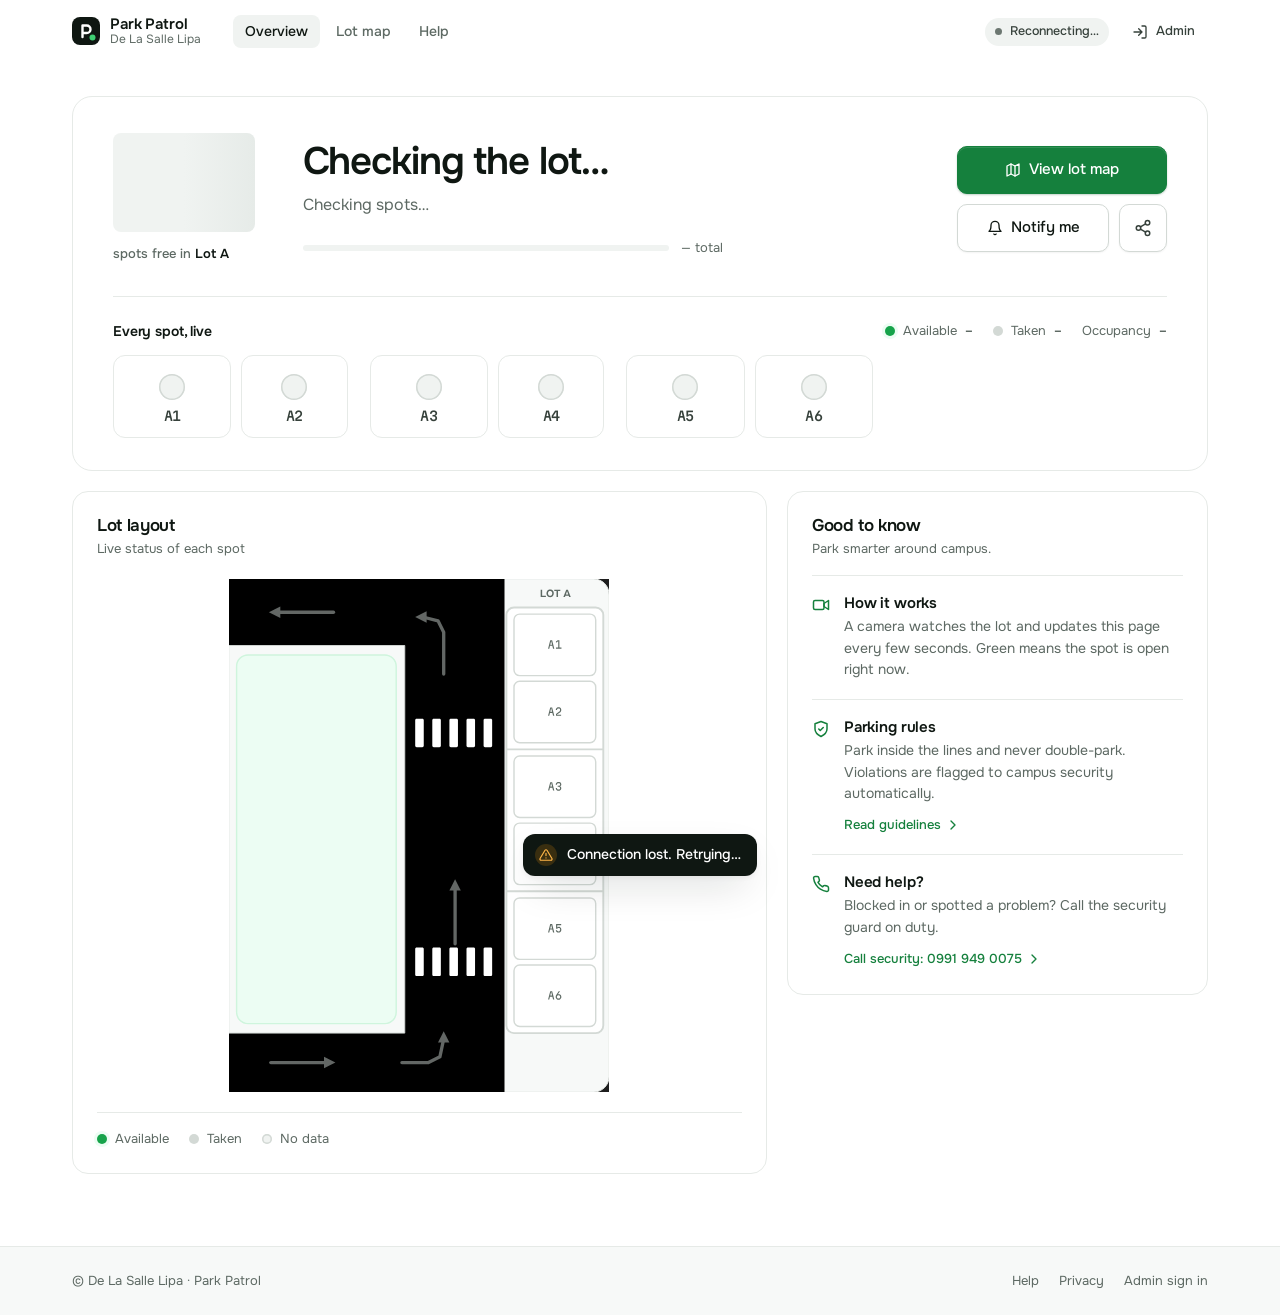
==== commit 8046f13e: "Add parking guidelines and the security guard's number - "Read guidelines" opens a short panel with " ====
--- a/static/index.html
+++ b/static/index.html
@@ -9,7 +9,7 @@
   <link rel="preconnect" href="https://fonts.googleapis.com">
   <link rel="preconnect" href="https://fonts.gstatic.com" crossorigin>
   <link rel="stylesheet" href="https://fonts.googleapis.com/css2?family=Onest:wght@400;500;600;700&family=Martian+Mono:wght@400;500;600&display=swap">
-  <link rel="stylesheet" href="/static/ui.css?v=9">
+  <link rel="stylesheet" href="/static/ui.css?v=10">
 </head>
 <body class="guest has-tabbar">
   <a class="skip-link" href="#main">Skip to content</a>
@@ -130,7 +130,7 @@
             <div>
               <h3>Parking rules</h3>
               <p>Park inside the lines and never double-park. Violations are flagged to campus security automatically.</p>
-              <button class="link-btn" type="button" data-soon="Full parking guidelines">
+              <button class="link-btn" type="button" data-sheet-open="rules-sheet">
                 Read guidelines
                 <svg class="icon icon--sm" aria-hidden="true"><use href="/static/icons.svg#chevron-right"></use></svg>
               </button>
@@ -140,11 +140,11 @@
             <svg class="icon" aria-hidden="true"><use href="/static/icons.svg#phone"></use></svg>
             <div>
               <h3>Need help?</h3>
-              <p>Blocked in or spotted a problem? Reach the security office directly.</p>
-              <button class="link-btn" type="button" data-soon="Contact security">
-                Contact security
+              <p>Blocked in or spotted a problem? Call the security guard on duty.</p>
+              <a class="link-btn" href="tel:+639919490075">
+                Call security: 0991 949 0075
                 <svg class="icon icon--sm" aria-hidden="true"><use href="/static/icons.svg#chevron-right"></use></svg>
-              </button>
+              </a>
             </div>
           </li>
         </ul>
@@ -170,6 +170,29 @@
     <a href="#help"><svg class="icon" aria-hidden="true"><use href="/static/icons.svg#info"></use></svg>Help</a>
     <a href="/login"><svg class="icon" aria-hidden="true"><use href="/static/icons.svg#user"></use></svg>Admin</a>
   </nav>
+
+  <!-- Parking rules -->
+  <div class="sheet" id="rules-sheet" role="dialog" aria-modal="true" aria-labelledby="rules-title">
+    <div class="sheet__scrim" data-sheet-close></div>
+    <div class="sheet__panel">
+      <div class="sheet__grip" aria-hidden="true"></div>
+      <button class="icon-btn icon-btn--sm sheet__close" type="button" data-sheet-close aria-label="Close">
+        <svg class="icon" aria-hidden="true"><use href="/static/icons.svg#x"></use></svg>
+      </button>
+      <div class="rules">
+        <h3 id="rules-title">Parking guidelines</h3>
+        <ol>
+          <li>Park inside the marked lines, one vehicle per spot.</li>
+          <li>No double parking. A car covering two spots is flagged to security.</li>
+          <li>Follow the direction arrows and drive slowly inside the lot.</li>
+          <li>Give way to pedestrians, especially at crosswalks.</li>
+          <li>Turn off your engine once parked and don't block other cars.</li>
+          <li>Lock your vehicle and keep valuables out of sight.</li>
+        </ol>
+        <p class="rules__help">Need help? Call security: <a href="tel:+639919490075">0991 949 0075</a></p>
+      </div>
+    </div>
+  </div>
 
   <!-- Notify sheet -->
   <div class="sheet" id="notify-sheet" role="dialog" aria-modal="true" aria-labelledby="notify-title">
@@ -194,8 +217,8 @@
     </div>
   </div>
 
-  <script src="/static/ui.js?v=9"></script>
-  <script src="/static/lot.js?v=9"></script>
+  <script src="/static/ui.js?v=10"></script>
+  <script src="/static/lot.js?v=10"></script>
   <script>
     const lot = LOT.render(document.getElementById("lot"));
     const lamps = UI.lamps(document.getElementById("lamps"), lot.ids);
--- a/static/ui.css
+++ b/static/ui.css
@@ -740,3 +740,10 @@
   .lamp__light { width: 22px; height: 22px; }
 }
 
+
+/* Parking guidelines */
+.rules h3 { font-size: 20px; margin-bottom: 14px; padding-right: 32px; }
+.rules ol { margin: 0; padding-left: 20px; display: flex; flex-direction: column; gap: 10px; font-size: 15px; color: var(--ink-2); }
+.rules li::marker { color: var(--green-ink); font-weight: 600; }
+.rules__help { margin-top: 20px; padding-top: 16px; border-top: 1px solid var(--line); font-size: 14px; color: var(--muted); }
+.rules__help a { color: var(--green-ink); font-weight: 600; text-decoration: underline; text-underline-offset: 3px; }
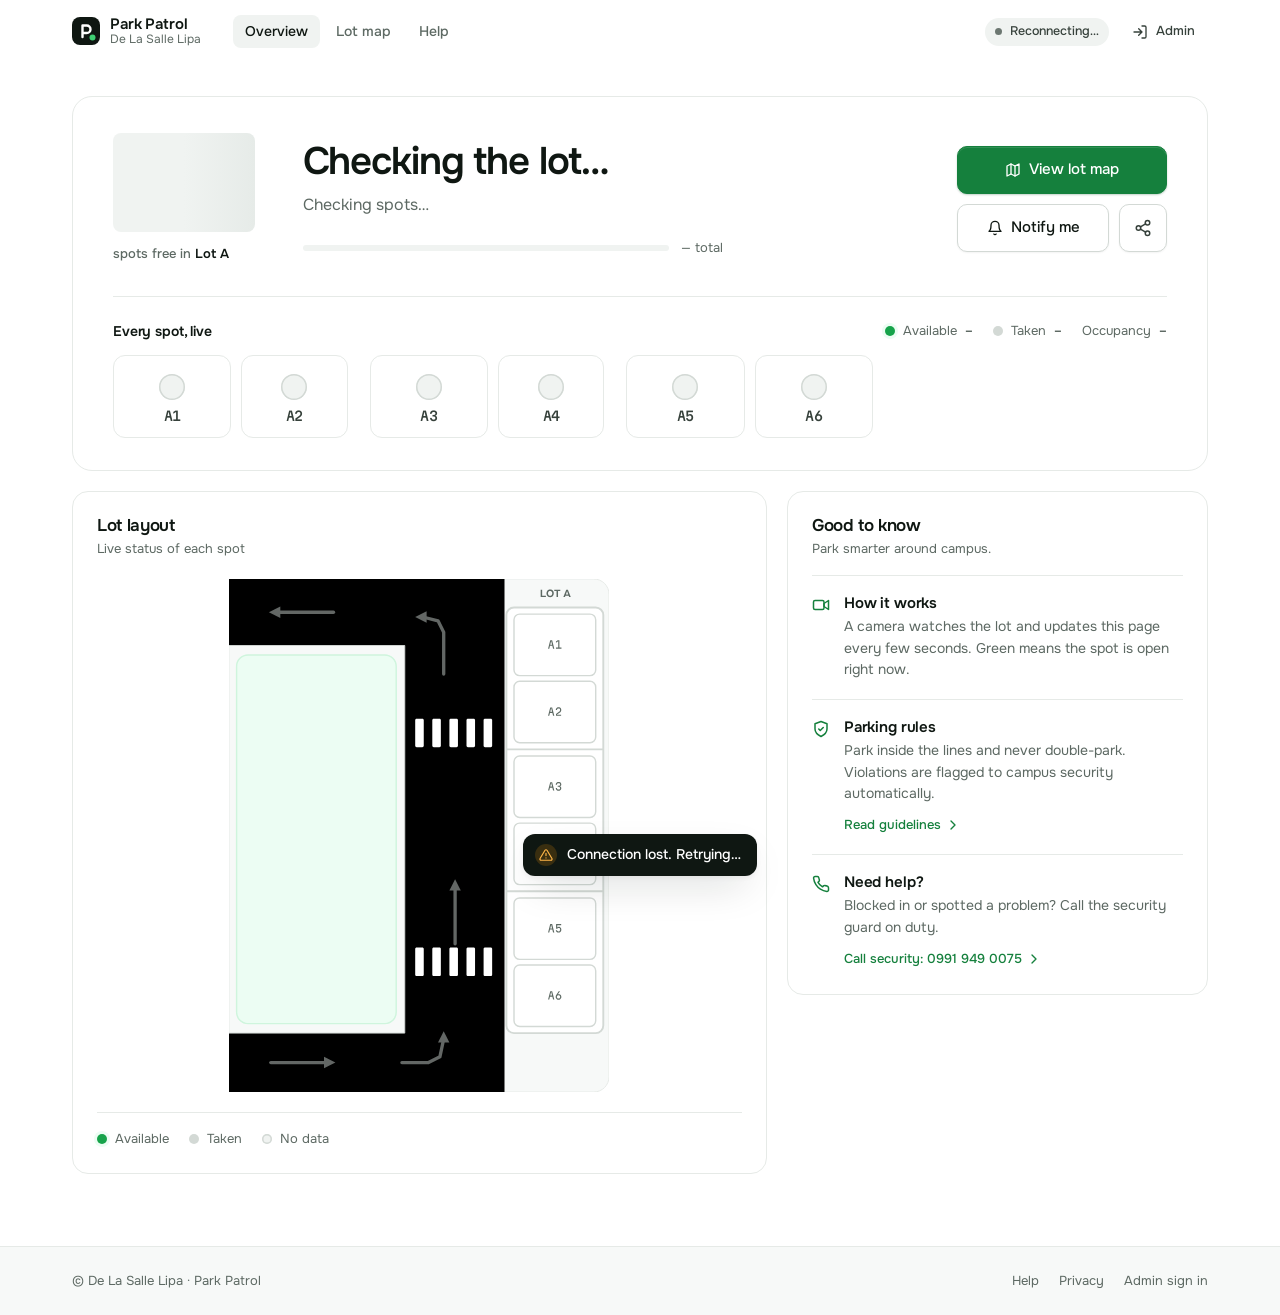
==== commit 49fb89da: "Honest live status, no placeholders, history from the database, polish 1. Live status: /api/spots re" ====
--- a/static/index.html
+++ b/static/index.html
@@ -6,10 +6,20 @@
   <meta name="theme-color" content="#ffffff">
   <meta name="description" content="Live parking availability at De La Salle Lipa.">
   <title>Park Patrol · DLSL Parking</title>
+  <link rel="icon" href="/static/favicon.svg" type="image/svg+xml">
+  <meta property="og:type" content="website">
+  <meta property="og:site_name" content="Park Patrol">
+  <meta property="og:title" content="Park Patrol · Live parking at De La Salle Lipa">
+  <meta property="og:description" content="See which spots in Lot A are free right now, before you drive in.">
+  <meta property="og:url" content="https://parkpatrol.onrender.com/">
+  <meta property="og:image" content="https://parkpatrol.onrender.com/static/og.png">
+  <meta property="og:image:width" content="1200">
+  <meta property="og:image:height" content="630">
+  <meta name="twitter:card" content="summary_large_image">
   <link rel="preconnect" href="https://fonts.googleapis.com">
   <link rel="preconnect" href="https://fonts.gstatic.com" crossorigin>
   <link rel="stylesheet" href="https://fonts.googleapis.com/css2?family=Onest:wght@400;500;600;700&family=Martian+Mono:wght@400;500;600&display=swap">
-  <link rel="stylesheet" href="/static/ui.css?v=10">
+  <link rel="stylesheet" href="/static/ui.css?v=11">
 </head>
 <body class="guest has-tabbar">
   <a class="skip-link" href="#main">Skip to content</a>
@@ -157,7 +167,7 @@
       <span>© De La Salle Lipa · Park Patrol</span>
       <nav aria-label="Footer">
         <a href="#help">Help</a>
-        <a href="#" data-soon="Privacy notice">Privacy</a>
+        <a href="/privacy">Privacy</a>
         <a href="/login">Admin sign in</a>
       </nav>
     </div>
@@ -217,22 +227,47 @@
     </div>
   </div>
 
-  <script src="/static/ui.js?v=10"></script>
-  <script src="/static/lot.js?v=10"></script>
+  <script src="/static/ui.js?v=11"></script>
+  <script src="/static/lot.js?v=11"></script>
   <script>
     const lot = LOT.render(document.getElementById("lot"));
     const lamps = UI.lamps(document.getElementById("lamps"), lot.ids);
     const note = document.getElementById("note");
     const live = document.getElementById("live");
     const count = document.getElementById("count");
-    let spots = {};
     let wasOffline = false;
+    const clock = (ts) => new Date(ts * 1000).toLocaleTimeString([], { hour: "numeric", minute: "2-digit" });
+
+    // The camera stopped reporting: say so instead of showing old statuses as current
+    function showCameraOffline(updated) {
+      lot.update({});
+      lamps.update({}, {}, {});
+      const freeEl = document.getElementById("free");
+      freeEl.classList.remove("skeleton");
+      freeEl.classList.add("is-unknown");
+      freeEl.textContent = "–";
+      for (const id of ["s-free", "s-taken", "s-occ"]) document.getElementById(id).textContent = "–";
+      document.getElementById("status-word").textContent = "Camera offline";
+      count.textContent = updated
+        ? "Spot status isn't live right now. Last update at " + clock(updated) + "."
+        : "Spot status isn't available right now. Please check back soon.";
+      document.getElementById("capacity").textContent = "—";
+      document.getElementById("meter-fill").style.width = "0%";
+      document.getElementById("meter").removeAttribute("aria-valuenow");
+      note.textContent = updated ? "Offline · " + clock(updated) : "Offline";
+      live.classList.add("is-offline");
+    }
 
     async function refresh() {
       try {
         const res = await fetch("/api/spots", { cache: "no-store" });
         if (!res.ok) throw new Error("bad response");
-        spots = await res.json();
+        const data = await res.json();
+        if (wasOffline) UI.toast("Back online");
+        wasOffline = false;
+        if (!data.live) { showCameraOffline(data.updated); return; }
+
+        const spots = data.spots;
         lot.update(spots);
         lamps.update(spots, {}, { available: "available", taken: "taken" });
 
@@ -242,6 +277,7 @@
         const pct = total ? Math.round((free / total) * 100) : 0;
 
         const freeEl = document.getElementById("free");
+        freeEl.classList.remove("is-unknown");
         UI.count(freeEl, free);
         freeEl.classList.toggle("is-full", free === 0);
         UI.count(document.getElementById("s-free"), free);
@@ -258,10 +294,8 @@
         document.getElementById("status-word").textContent =
           free === 0 ? "Lot is full" : pct <= 20 ? "Almost full" : pct <= 50 ? "Filling up" : "Plenty of space";
 
-        note.textContent = "Live · " + new Date().toLocaleTimeString([], { hour: "numeric", minute: "2-digit" });
+        note.textContent = "Live · " + clock(Date.now() / 1000);
         live.classList.remove("is-offline");
-        if (wasOffline) UI.toast("Back online");
-        wasOffline = false;
       } catch (error) {
         note.textContent = "Reconnecting…";
         live.classList.add("is-offline");
--- a/static/ui.css
+++ b/static/ui.css
@@ -747,3 +747,20 @@
 .rules li::marker { color: var(--green-ink); font-weight: 600; }
 .rules__help { margin-top: 20px; padding-top: 16px; border-top: 1px solid var(--line); font-size: 14px; color: var(--muted); }
 .rules__help a { color: var(--green-ink); font-weight: 600; text-decoration: underline; text-underline-offset: 3px; }
+
+/* Text pages (privacy) */
+.doc { max-width: 720px; }
+.doc h1 { font-size: clamp(1.75rem, 3vw, 2.25rem); letter-spacing: -.03em; margin-bottom: 10px; }
+.doc__lead { font-size: 17px; color: var(--muted); margin-bottom: 8px; }
+.doc h2 { font-size: 17px; margin: 32px 0 8px; }
+.doc p, .doc li { font-size: 15px; color: var(--ink-2); line-height: 1.65; }
+.doc ul { margin: 0; padding-left: 20px; display: flex; flex-direction: column; gap: 6px; }
+.doc a { color: var(--green-ink); font-weight: 600; text-decoration: underline; text-underline-offset: 3px; }
+
+/* Error page */
+.error-page { min-height: 100vh; max-width: 480px; margin: 0 auto; padding: 24px; display: flex; flex-direction: column; justify-content: center; gap: 14px; }
+.error-page .brand { margin-bottom: 18px; }
+.error-page h1 { font-size: 28px; letter-spacing: -.03em; }
+.error-page p { font-size: 16px; color: var(--muted); }
+.error-page__actions { display: flex; flex-wrap: wrap; gap: 10px; margin-top: 10px; }
+.sign__num.is-unknown { color: var(--line-strong); }
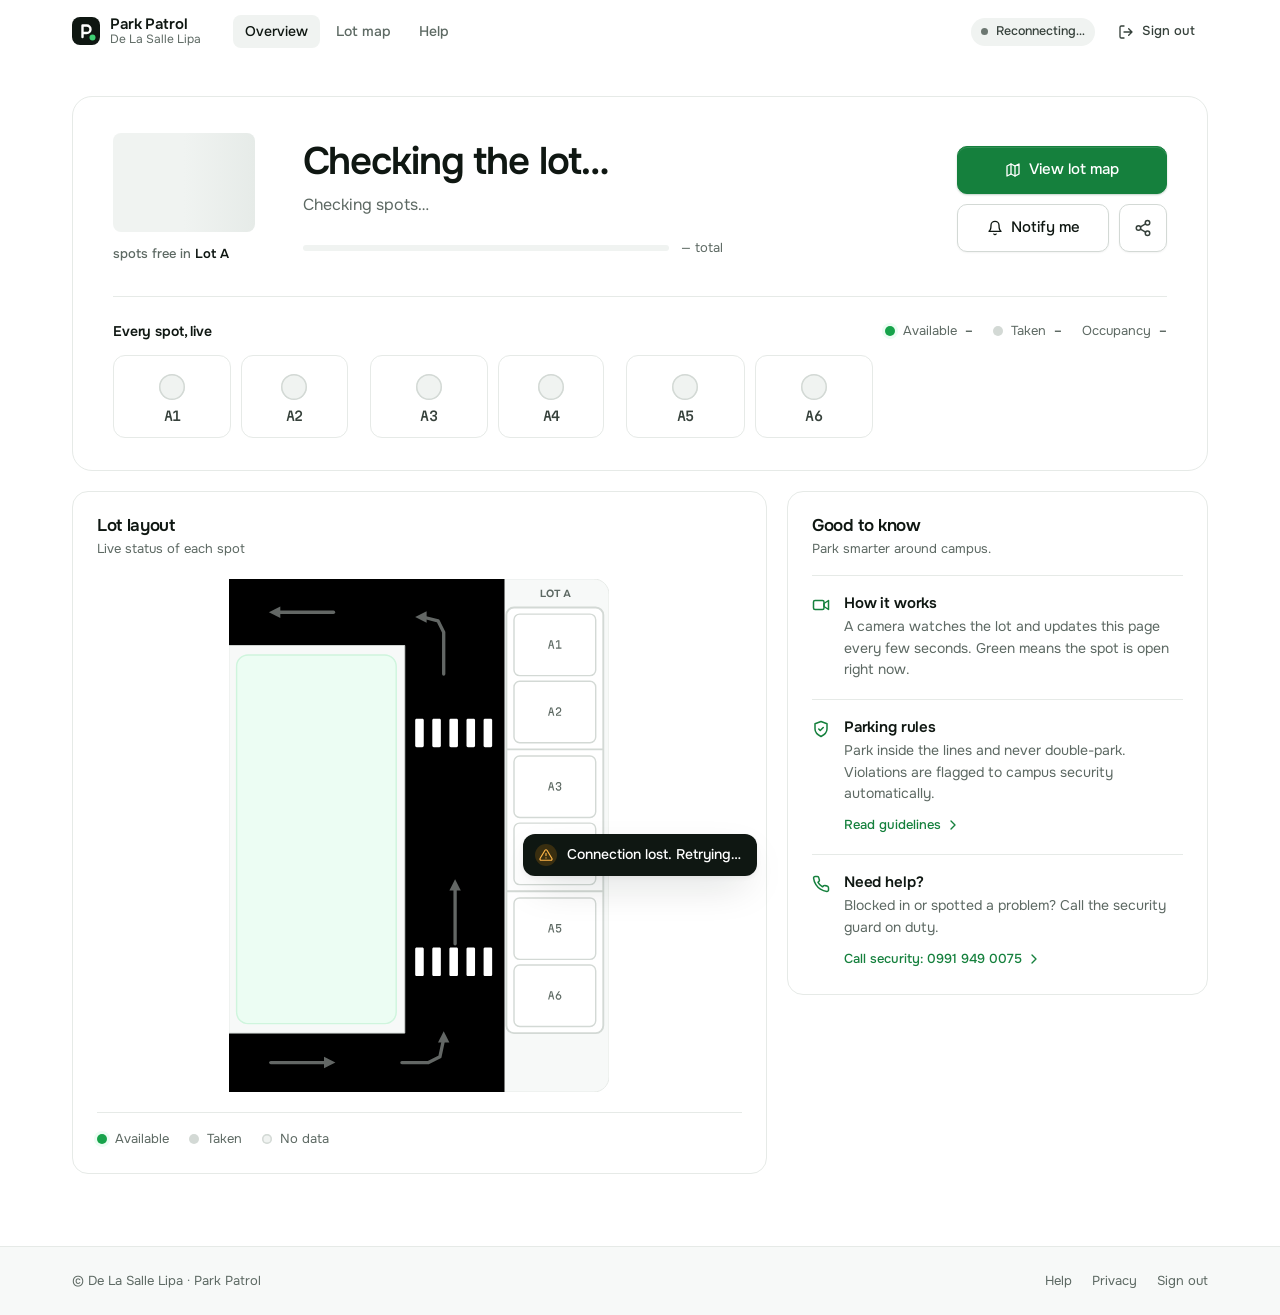
==== commit d317f952: "Require a DLSL Google account to view the lot - New sign-in landing page; the lot page, spot data an" ====
--- a/static/index.html
+++ b/static/index.html
@@ -19,7 +19,7 @@
   <link rel="preconnect" href="https://fonts.googleapis.com">
   <link rel="preconnect" href="https://fonts.gstatic.com" crossorigin>
   <link rel="stylesheet" href="https://fonts.googleapis.com/css2?family=Onest:wght@400;500;600;700&family=Martian+Mono:wght@400;500;600&display=swap">
-  <link rel="stylesheet" href="/static/ui.css?v=11">
+  <link rel="stylesheet" href="/static/ui.css?v=12">
 </head>
 <body class="guest has-tabbar">
   <a class="skip-link" href="#main">Skip to content</a>
@@ -43,9 +43,13 @@
           <span class="live__dot" aria-hidden="true"></span>
           <span id="note">Connecting…</span>
         </span>
-        <a class="btn btn--ghost btn--sm hide-sm" href="/login">
+        <a class="btn btn--ghost btn--sm hide-sm" href="/admin" data-admin-only hidden>
           <svg class="icon" aria-hidden="true"><use href="/static/icons.svg#login"></use></svg>
           Admin
+        </a>
+        <a class="btn btn--ghost btn--sm hide-sm" href="/logout">
+          <svg class="icon" aria-hidden="true"><use href="/static/icons.svg#logout"></use></svg>
+          Sign out
         </a>
       </div>
     </div>
@@ -168,7 +172,8 @@
       <nav aria-label="Footer">
         <a href="#help">Help</a>
         <a href="/privacy">Privacy</a>
-        <a href="/login">Admin sign in</a>
+        <a href="/admin" data-admin-only hidden>Admin</a>
+        <a href="/logout">Sign out</a>
       </nav>
     </div>
   </footer>
@@ -178,7 +183,8 @@
     <a href="#overview"><svg class="icon" aria-hidden="true"><use href="/static/icons.svg#home"></use></svg>Overview</a>
     <a href="#map"><svg class="icon" aria-hidden="true"><use href="/static/icons.svg#map"></use></svg>Map</a>
     <a href="#help"><svg class="icon" aria-hidden="true"><use href="/static/icons.svg#info"></use></svg>Help</a>
-    <a href="/login"><svg class="icon" aria-hidden="true"><use href="/static/icons.svg#user"></use></svg>Admin</a>
+    <a href="/admin" data-admin-only hidden><svg class="icon" aria-hidden="true"><use href="/static/icons.svg#user"></use></svg>Admin</a>
+    <a href="/logout" data-not-admin><svg class="icon" aria-hidden="true"><use href="/static/icons.svg#logout"></use></svg>Sign out</a>
   </nav>
 
   <!-- Parking rules -->
@@ -227,8 +233,8 @@
     </div>
   </div>
 
-  <script src="/static/ui.js?v=11"></script>
-  <script src="/static/lot.js?v=11"></script>
+  <script src="/static/ui.js?v=12"></script>
+  <script src="/static/lot.js?v=12"></script>
   <script>
     const lot = LOT.render(document.getElementById("lot"));
     const lamps = UI.lamps(document.getElementById("lamps"), lot.ids);
@@ -261,6 +267,7 @@
     async function refresh() {
       try {
         const res = await fetch("/api/spots", { cache: "no-store" });
+        if (res.status === 401) { location.href = "/"; return; }   // session expired: back to sign-in
         if (!res.ok) throw new Error("bad response");
         const data = await res.json();
         if (wasOffline) UI.toast("Back online");
@@ -315,6 +322,16 @@
         if (err && err.name !== "AbortError") UI.toast("Couldn't share the link", { icon: "alert", tone: "warn" });
       }
     });
+
+    // Account: the Admin link only shows for admins
+    fetch("/api/me", { cache: "no-store" })
+      .then((r) => (r.ok ? r.json() : null))
+      .then((me) => {
+        if (!me) return;
+        document.querySelectorAll("[data-admin-only]").forEach((el) => (el.hidden = !me.is_admin));
+        document.querySelectorAll("[data-not-admin]").forEach((el) => (el.hidden = me.is_admin));
+      })
+      .catch(() => {});
 
     // Notifications
     let notifyLink = null;
--- a/static/ui.css
+++ b/static/ui.css
@@ -764,3 +764,16 @@
 .error-page p { font-size: 16px; color: var(--muted); }
 .error-page__actions { display: flex; flex-wrap: wrap; gap: 10px; margin-top: 10px; }
 .sign__num.is-unknown { color: var(--line-strong); }
+
+/* Sign-in landing page */
+.signin { min-height: 100vh; max-width: 440px; margin: 0 auto; padding: 32px 24px; display: flex; flex-direction: column; justify-content: center; }
+.signin .brand { margin-bottom: 40px; }
+.signin h1 { font-size: clamp(2rem, 6vw, 2.6rem); line-height: 1.08; letter-spacing: -.04em; }
+.signin h1 span { color: var(--green); }
+.signin__lead { margin-top: 14px; font-size: 16px; color: var(--muted); }
+.signin__error { margin-top: 24px; padding: 12px 14px; border: 1px solid #fecdca; border-radius: var(--r); background: var(--red-tint); color: var(--red-ink); font-size: 14px; font-weight: 500; }
+.signin__btn { margin-top: 28px; }
+.signin__note { margin-top: 12px; font-size: 13px; color: var(--muted); text-align: center; }
+.signin__foot { margin-top: 48px; display: flex; gap: 10px; justify-content: center; font-size: 13px; color: var(--faint); }
+.signin__foot a { color: var(--muted); }
+.signin__foot a:hover { color: var(--ink); }
